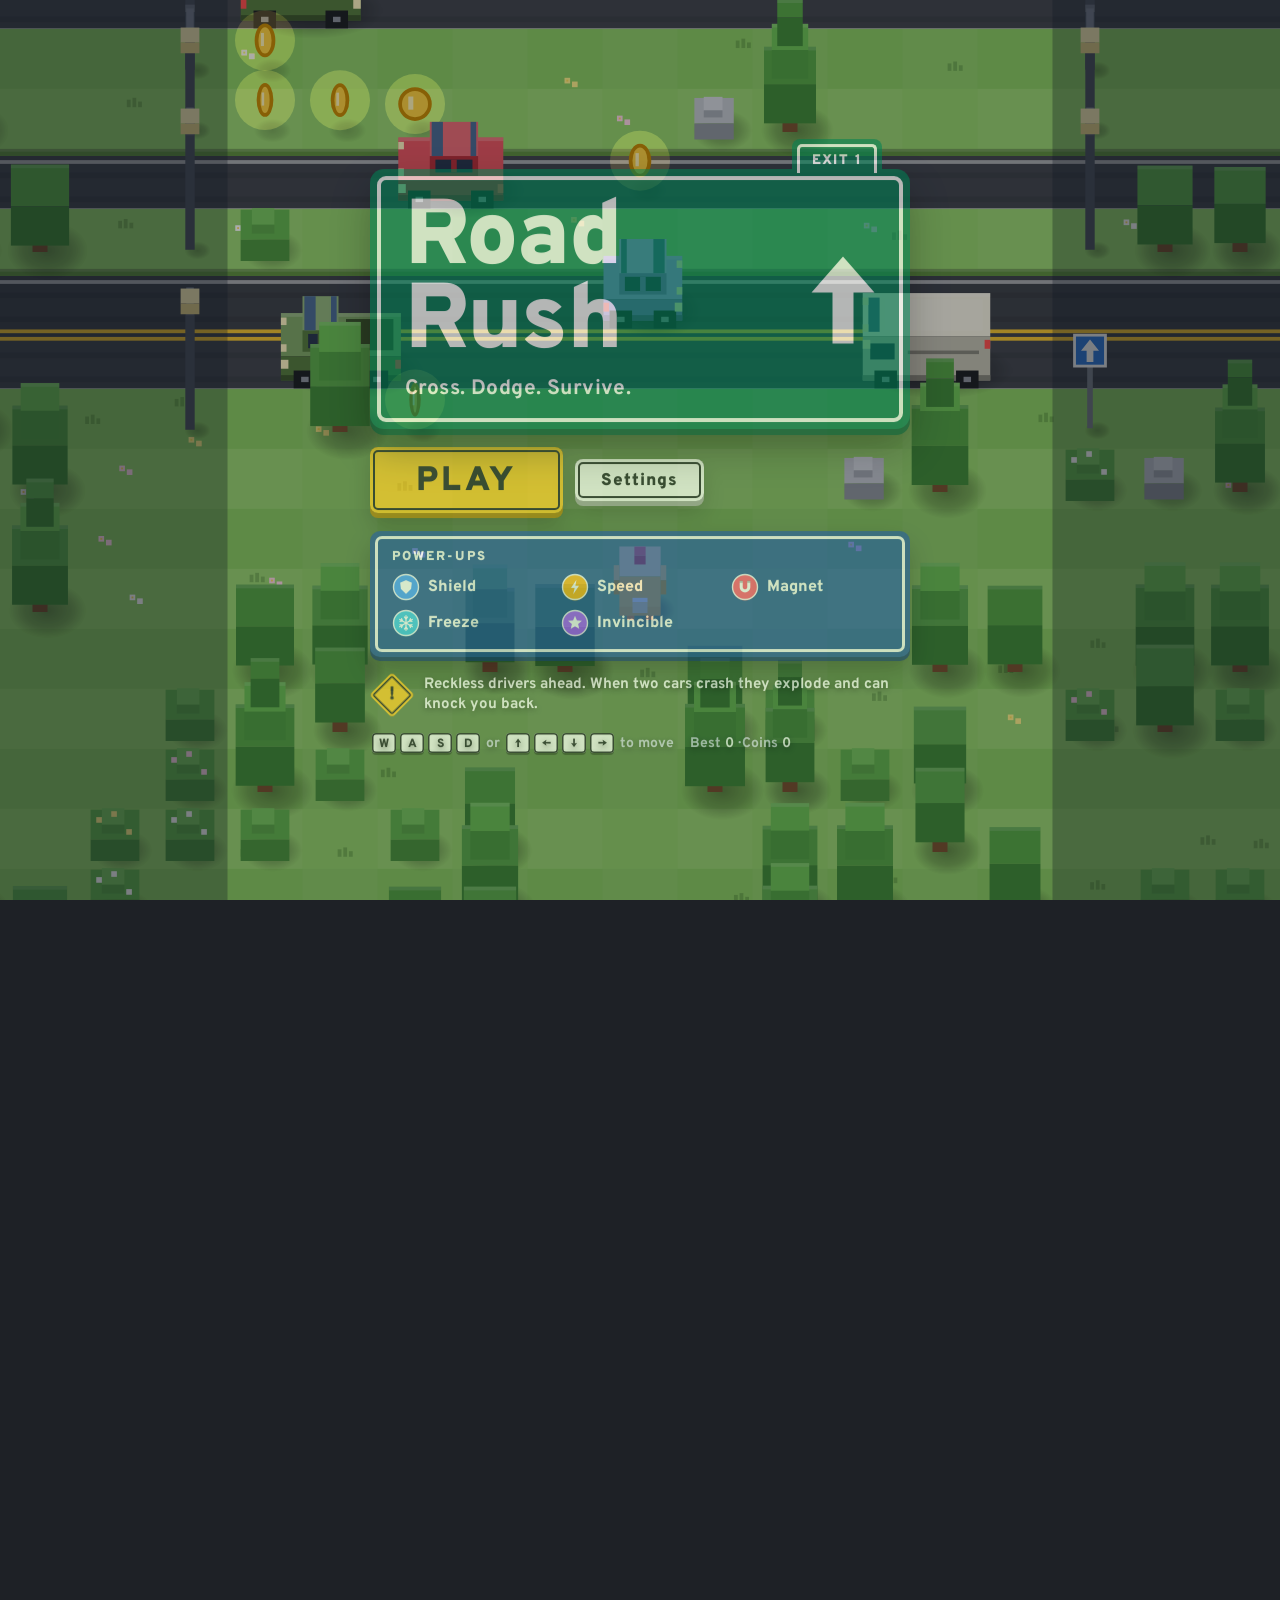
==== index.html @ 38c3169e "Set up GitHub Pages: skip Jekyll and redirect the site root to the game Add .nojekyll so Pages serve" ====
<!doctype html>
<html lang="en">
<head>
<meta charset="utf-8">
<meta name="viewport" content="width=device-width, initial-scale=1">
<title>Road Rush</title>
<meta http-equiv="refresh" content="0; url=road-rush/">
<link rel="canonical" href="road-rush/">
<style>
  body { margin: 0; min-height: 100vh; display: grid; place-items: center; background: #1e2126; color: #f7f7f2; font: 700 18px/1.5 Arial, system-ui, sans-serif; }
  a { color: #fcc21b; }
</style>
</head>
<body>
<p>Loading <a href="road-rush/">Road Rush</a>&hellip; (or try the <a href="boom-run/">Boom Run</a> prototype)</p>
</body>
</html>
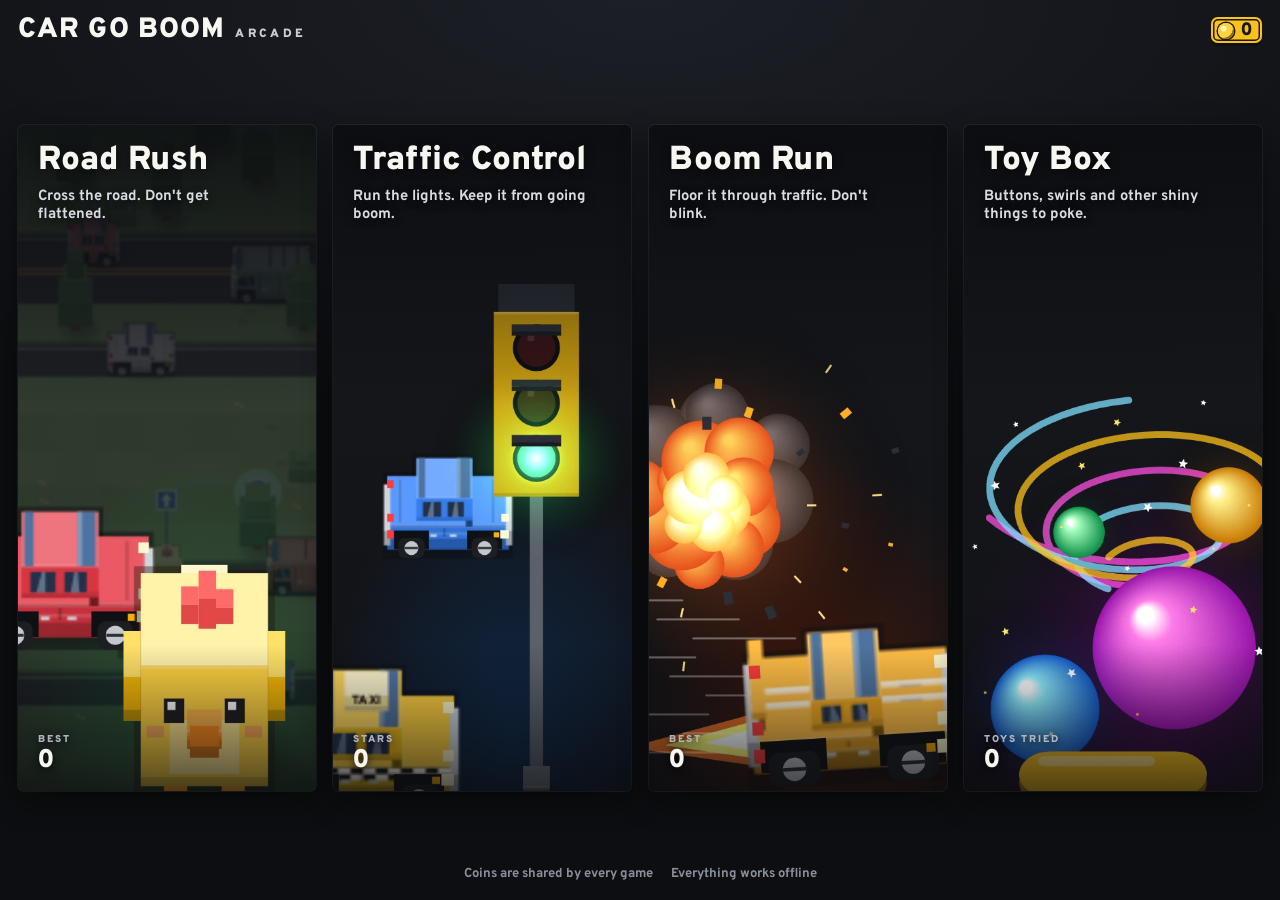
==== commit 5215c783: "Arcade picker: four game panels, shared coin wallet, offline fonts The front page is now the Car Go " ====
--- a/index.html
+++ b/index.html
@@ -2,16 +2,65 @@
 <html lang="en">
 <head>
 <meta charset="utf-8">
-<meta name="viewport" content="width=device-width, initial-scale=1">
-<title>Road Rush</title>
-<meta http-equiv="refresh" content="0; url=road-rush/">
-<link rel="canonical" href="road-rush/">
-<style>
-  body { margin: 0; min-height: 100vh; display: grid; place-items: center; background: #1e2126; color: #f7f7f2; font: 700 18px/1.5 Arial, system-ui, sans-serif; }
-  a { color: #fcc21b; }
-</style>
+<meta name="viewport" content="width=device-width, initial-scale=1, viewport-fit=cover">
+<meta name="theme-color" content="#0d0e11">
+<title>Car Go Boom Arcade</title>
+<link rel="stylesheet" href="shared/fonts.css">
+<link rel="stylesheet" href="shared/arcade.css">
+<link rel="stylesheet" href="shared/picker.css">
 </head>
-<body>
-<p>Loading <a href="road-rush/">Road Rush</a>&hellip; (or try the <a href="boom-run/">Boom Run</a> prototype)</p>
+<body class="picker">
+<header class="bar">
+  <div class="brand"><b>CAR GO BOOM</b><span>ARCADE</span></div>
+  <div class="plate coinplate" title="Your coins work in every game"><span class="coin-ico"></span><b id="wallet">0</b></div>
+</header>
+
+<main class="lineup" aria-label="Pick a game">
+  <a class="panel" href="road-rush/index.html" data-game="rr" style="--glow: #3ee08a; --tint: #0f3a26;">
+    <div class="panel-tilt">
+      <div class="panel-bg" style="background-image: url(shared/art/rr-bg.webp);"></div>
+      <img class="panel-hero" src="shared/art/rr-hero.webp" alt="" draggable="false">
+      <div class="panel-shade"></div>
+      <div class="panel-glare"></div>
+      <div class="panel-text"><h2>Road Rush</h2><p>Cross the road. Don't get flattened.</p></div>
+      <div class="panel-stat"><span>BEST</span><b id="stat-rr">0</b></div>
+    </div>
+  </a>
+  <a class="panel" href="traffic-control/index.html" data-game="tc" style="--glow: #47a6ff; --tint: #0f2746;">
+    <div class="panel-tilt">
+      <div class="panel-bg" data-bg="shared/art/tc-bg.webp"></div>
+      <img class="panel-hero" src="shared/art/tc-hero.webp" alt="" draggable="false">
+      <div class="panel-shade"></div>
+      <div class="panel-glare"></div>
+      <div class="panel-text"><h2>Traffic Control</h2><p>Run the lights. Keep it from going boom.</p></div>
+      <div class="panel-stat"><span>STARS</span><b id="stat-tc">0</b></div>
+    </div>
+  </a>
+  <a class="panel" href="boom-run/index.html" data-game="br" style="--glow: #ff7a2e; --tint: #47190a;">
+    <div class="panel-tilt">
+      <div class="panel-bg" data-bg="shared/art/br-bg.webp"></div>
+      <img class="panel-hero" src="shared/art/br-hero.webp" alt="" draggable="false">
+      <div class="panel-shade"></div>
+      <div class="panel-glare"></div>
+      <div class="panel-text"><h2>Boom Run</h2><p>Floor it through traffic. Don't blink.</p></div>
+      <div class="panel-stat"><span>BEST</span><b id="stat-br">0</b></div>
+    </div>
+  </a>
+  <a class="panel" href="toy-box/index.html" data-game="tb" style="--glow: #e05cff; --tint: #34103f;">
+    <div class="panel-tilt">
+      <div class="panel-bg" data-bg="shared/art/tb-bg.webp"></div>
+      <img class="panel-hero" src="shared/art/tb-hero.webp" alt="" draggable="false">
+      <div class="panel-shade"></div>
+      <div class="panel-glare"></div>
+      <div class="panel-text"><h2>Toy Box</h2><p>Buttons, swirls and other shiny things to poke.</p></div>
+      <div class="panel-stat"><span>TOYS TRIED</span><b id="stat-tb">0</b></div>
+    </div>
+  </a>
+</main>
+
+<footer class="foot"><span>Coins are shared by every game</span><span>Everything works offline</span></footer>
+
+<script src="shared/wallet.js"></script>
+<script src="shared/picker.js"></script>
 </body>
 </html>
--- a/shared/fonts.css
+++ b/shared/fonts.css
@@ -0,0 +1,6 @@
+/* Overpass and Overpass Mono (SIL Open Font License 1.1), embedded so every page
+   looks right offline and when opened straight from disk (file://). */
+@font-face { font-family: 'Overpass'; font-style: normal; font-weight: 100 900; font-display: swap;
+  src: url([data-uri]) format('woff2'); }
+@font-face { font-family: 'Overpass Mono'; font-style: normal; font-weight: 300 700; font-display: swap;
+  src: url([data-uri]) format('woff2'); }
--- a/shared/arcade.css
+++ b/shared/arcade.css
@@ -0,0 +1,343 @@
+/* Shared look for the arcade: the picker and every game except Road Rush
+   (which keeps its own copy of these rules in road-rush/css/style.css).
+   Road signs everywhere: green guide signs, white plates, yellow buttons. */
+:root {
+  --asphalt: #1e2126;
+  --asphalt-2: #2b2f36;
+  --asphalt-3: #363b44;
+  --sign-green: #00704a;
+  --sign-green-deep: #004a31;
+  --sign-blue: #1d4f91;
+  --sign-blue-deep: #12335f;
+  --sign-yellow: #fcc21b;
+  --sign-yellow-deep: #a87800;
+  --sign-red: #c8102e;
+  --sign-red-deep: #7a0a1c;
+  --sign-orange: #f26722;
+  --sign-orange-deep: #a8400c;
+  --sign-white: #f7f7f2;
+  --sign-brown: #6b3f21;
+  --sign-purple: #5b3a9e;
+  --sign-purple-deep: #3b2468;
+  --ink: #16181c;
+  --ink-soft: #4b515c;
+  --paper: #fbfbf8;
+  --muted: #c9ced6;
+  --font-sign: 'Overpass', 'Arial Narrow', Arial, system-ui, sans-serif;
+  --font-mono: 'Overpass Mono', ui-monospace, Menlo, Consolas, monospace;
+  color-scheme: dark;
+}
+
+* { box-sizing: border-box; }
+
+html, body {
+  margin: 0;
+  background: var(--asphalt);
+  color: var(--sign-white);
+  font-family: var(--font-sign);
+  -webkit-tap-highlight-color: transparent;
+}
+
+.hidden { display: none !important; }
+
+button { font-family: var(--font-sign); }
+button:focus-visible, a:focus-visible { outline: 3px solid var(--sign-white); outline-offset: 3px; }
+
+/* ---- Sign-plate buttons -------------------------------------------------------- */
+.btn-yellow, .btn-plate, .btn-red, .btn-dark {
+  display: inline-block;
+  border: 0;
+  border-radius: 8px;
+  cursor: pointer;
+  font-family: var(--font-sign);
+  font-weight: 900;
+  line-height: 1;
+  letter-spacing: 0.06em;
+  padding: 14px 26px 11px;
+  text-align: center;
+  text-decoration: none;
+  transition: transform 0.1s ease, box-shadow 0.1s ease;
+}
+.btn-yellow {
+  font-size: 22px;
+  color: var(--ink);
+  background: var(--sign-yellow);
+  box-shadow: inset 0 0 0 3px var(--sign-yellow), inset 0 0 0 5px var(--ink), 0 5px 0 var(--sign-yellow-deep), 0 12px 22px rgba(0, 0, 0, 0.3);
+}
+.btn-plate {
+  font-size: 17px;
+  color: var(--ink);
+  background: var(--sign-white);
+  box-shadow: inset 0 0 0 3px var(--sign-white), inset 0 0 0 5px var(--ink), 0 5px 0 #9a9c95, 0 12px 22px rgba(0, 0, 0, 0.25);
+}
+.btn-red {
+  font-size: 17px;
+  color: var(--sign-white);
+  background: var(--sign-red);
+  box-shadow: inset 0 0 0 3px var(--sign-red), inset 0 0 0 5px var(--sign-white), 0 5px 0 var(--sign-red-deep), 0 12px 22px rgba(0, 0, 0, 0.25);
+}
+.btn-dark {
+  font-size: 15px;
+  color: var(--sign-white);
+  background: var(--asphalt-2);
+  box-shadow: inset 0 0 0 2px var(--asphalt-2), inset 0 0 0 3.5px var(--sign-white), 0 4px 0 rgba(0, 0, 0, 0.4);
+}
+.btn-big { font-size: 34px; padding: 18px 46px 14px; letter-spacing: 0.1em; }
+.btn-yellow.small, .btn-plate.small, .btn-red.small, .btn-dark.small { font-size: 14px; padding: 9px 12px 7px; }
+.btn-yellow:hover, .btn-plate:hover, .btn-red:hover, .btn-dark:hover { transform: translateY(-2px); }
+.btn-yellow:active, .btn-plate:active, .btn-red:active, .btn-dark:active { transform: translateY(4px); }
+.btn-yellow:active { box-shadow: inset 0 0 0 3px var(--sign-yellow), inset 0 0 0 5px var(--ink), 0 1px 0 var(--sign-yellow-deep); }
+.btn-plate:active { box-shadow: inset 0 0 0 3px var(--sign-white), inset 0 0 0 5px var(--ink), 0 1px 0 #9a9c95; }
+.btn-red:active { box-shadow: inset 0 0 0 3px var(--sign-red), inset 0 0 0 5px var(--sign-white), 0 1px 0 var(--sign-red-deep); }
+.btn-dark:active { box-shadow: inset 0 0 0 2px var(--asphalt-2), inset 0 0 0 3.5px var(--sign-white), 0 1px 0 rgba(0, 0, 0, 0.4); }
+.btn-yellow:disabled, .btn-plate:disabled, .btn-red:disabled, .btn-dark:disabled { opacity: 0.5; cursor: default; transform: none; }
+
+.actions { display: flex; flex-wrap: wrap; gap: 12px; align-items: center; }
+
+/* Back to the picker */
+.arcade-back {
+  position: absolute;
+  top: max(14px, env(safe-area-inset-top));
+  left: max(16px, env(safe-area-inset-left));
+  z-index: 2;
+  padding: 8px 12px 6px;
+  border-radius: 7px;
+  background: var(--asphalt-2);
+  color: var(--sign-white);
+  font-size: 14px;
+  font-weight: 900;
+  letter-spacing: 0.06em;
+  text-decoration: none;
+  box-shadow: inset 0 0 0 2px var(--asphalt-2), inset 0 0 0 3.5px var(--sign-white), 0 3px 0 rgba(0, 0, 0, 0.35);
+  transition: transform 0.1s ease;
+}
+.arcade-back:hover { transform: translateY(-1px); }
+.arcade-back:active { transform: translateY(2px); }
+
+/* ---- Plates (HUD) ---------------------------------------------------------------- */
+.plate {
+  display: inline-flex;
+  flex-direction: column;
+  align-items: center;
+  min-width: 78px;
+  padding: 8px 12px 5px;
+  border-radius: 7px;
+  line-height: 1;
+}
+.plate-lbl { font-size: 11px; font-weight: 900; letter-spacing: 0.16em; }
+.plate b { font-size: 30px; font-weight: 900; font-variant-numeric: tabular-nums; margin-top: 2px; }
+.plate.guide {
+  background: var(--sign-green);
+  color: var(--sign-white);
+  box-shadow: inset 0 0 0 3px var(--sign-green), inset 0 0 0 5px var(--sign-white), 0 4px 0 rgba(0, 0, 0, 0.3), 0 10px 18px rgba(0, 0, 0, 0.25);
+}
+.plate.limit {
+  background: var(--sign-white);
+  color: var(--ink);
+  box-shadow: inset 0 0 0 3px var(--sign-white), inset 0 0 0 5px var(--ink), 0 4px 0 rgba(0, 0, 0, 0.3), 0 10px 18px rgba(0, 0, 0, 0.25);
+}
+.plate.coinplate {
+  flex-direction: row;
+  gap: 7px;
+  min-width: 0;
+  padding: 5px 10px 3px 7px;
+  background: var(--sign-yellow);
+  color: var(--ink);
+  box-shadow: inset 0 0 0 2px var(--sign-yellow), inset 0 0 0 3.5px var(--ink), 0 3px 0 rgba(0, 0, 0, 0.3);
+}
+.plate.coinplate b { font-size: 18px; margin: 0; }
+.coin-ico {
+  display: inline-block;
+  flex: none;
+  width: 16px;
+  height: 16px;
+  border-radius: 50%;
+  vertical-align: -2px;
+  background: radial-gradient(circle at 35% 35%, #fff4b8 0 18%, #ffd23f 22% 60%, #9c6a00 64%);
+  box-shadow: 0 0 0 1.5px var(--ink);
+}
+
+.icon-btn {
+  width: 40px;
+  height: 40px;
+  display: grid;
+  place-items: center;
+  border: 0;
+  border-radius: 7px;
+  background: var(--asphalt-2);
+  color: var(--sign-white);
+  box-shadow: inset 0 0 0 2px var(--asphalt-2), inset 0 0 0 3.5px var(--sign-white), 0 3px 0 rgba(0, 0, 0, 0.35);
+  cursor: pointer;
+  transition: transform 0.1s ease;
+}
+.icon-btn svg { width: 20px; height: 20px; }
+.icon-btn:hover { transform: translateY(-1px); }
+.icon-btn:active { transform: translateY(2px); }
+.icon-btn.off { color: #ff8a8a; }
+
+/* ---- Guide signs ------------------------------------------------------------------ */
+.guide-sign {
+  position: relative;
+  padding: 7px;
+  border-radius: 14px;
+  background: var(--sign-green);
+  box-shadow: 0 6px 0 var(--sign-green-deep), 0 18px 40px rgba(0, 0, 0, 0.45);
+}
+.guide-sign.blue { background: var(--sign-blue); box-shadow: 0 6px 0 var(--sign-blue-deep), 0 18px 40px rgba(0, 0, 0, 0.45); }
+.guide-sign.orange { background: var(--sign-orange); box-shadow: 0 6px 0 var(--sign-orange-deep), 0 18px 40px rgba(0, 0, 0, 0.45); }
+.guide-sign.purple { background: var(--sign-purple); box-shadow: 0 6px 0 var(--sign-purple-deep), 0 18px 40px rgba(0, 0, 0, 0.45); }
+.guide-inner {
+  padding: 18px 20px 16px 24px;
+  border: 4px solid var(--sign-white);
+  border-radius: 9px;
+}
+.exit-tab {
+  position: absolute;
+  top: -30px;
+  right: 28px;
+  padding: 5px 5px 0;
+  border-radius: 8px 8px 0 0;
+  background: inherit;
+}
+.exit-tab span {
+  display: block;
+  padding: 5px 12px 4px;
+  border: 3px solid var(--sign-white);
+  border-bottom: 0;
+  border-radius: 5px 5px 0 0;
+  font-size: 14px;
+  font-weight: 900;
+  letter-spacing: 0.1em;
+}
+
+/* ---- Overlay screens ---------------------------------------------------------- */
+.screen {
+  position: absolute;
+  inset: 0;
+  display: flex;
+  align-items: center;
+  justify-content: center;
+  padding: max(20px, env(safe-area-inset-top)) 16px max(20px, env(safe-area-inset-bottom));
+  background: rgba(14, 16, 20, 0.5);
+  overflow-y: auto;
+  animation: fade-in 0.25s ease;
+}
+.screen > * { margin: auto 0; }
+.screen.modal { background: rgba(10, 12, 16, 0.75); z-index: 5; }
+
+/* Paper card: shop, results, trophies */
+.card {
+  width: min(520px, 100%);
+  border-radius: 10px;
+  background: var(--paper);
+  color: var(--ink);
+  box-shadow: 0 18px 40px rgba(0, 0, 0, 0.45);
+  overflow: hidden;
+  animation: slide-up 0.3s ease-out;
+}
+.card-head {
+  display: flex;
+  justify-content: space-between;
+  align-items: center;
+  gap: 12px;
+  padding: 12px 18px 10px;
+  background: var(--ink);
+  color: var(--sign-white);
+  font-size: 13px;
+  font-weight: 900;
+  letter-spacing: 0.14em;
+}
+.card-body { padding: 16px 18px 18px; display: flex; flex-direction: column; gap: 14px; }
+.card h2 { margin: 0; font-size: 32px; font-weight: 900; line-height: 1; text-wrap: balance; }
+.card .hint { color: var(--ink-soft); }
+
+.hint { margin: 0; font-size: 13px; font-weight: 600; color: var(--muted); }
+
+/* Barricade card: pause */
+.barricade-card {
+  width: min(360px, 100%);
+  overflow: hidden;
+  border-radius: 10px;
+  background: var(--asphalt-2);
+  box-shadow: 0 18px 40px rgba(0, 0, 0, 0.45);
+  animation: slide-up 0.3s ease-out;
+}
+.barricade { height: 26px; background: repeating-linear-gradient(-45deg, var(--sign-orange) 0 18px, var(--sign-white) 18px 36px); }
+.barricade-body { display: flex; flex-direction: column; gap: 16px; padding: 18px 20px 20px; }
+.barricade-body h2 { margin: 0; font-size: 34px; font-weight: 900; letter-spacing: 0.08em; }
+
+/* Toggle rows (settings) */
+.toggle-row { display: flex; align-items: center; justify-content: space-between; gap: 12px; font-weight: 800; }
+.toggle {
+  position: relative;
+  flex: none;
+  width: 52px;
+  height: 30px;
+  border: 0;
+  border-radius: 15px;
+  background: #c3c7ce;
+  cursor: pointer;
+  transition: background 0.15s ease;
+}
+.toggle::after {
+  content: '';
+  position: absolute;
+  top: 3px;
+  left: 3px;
+  width: 24px;
+  height: 24px;
+  border-radius: 50%;
+  background: #fff;
+  box-shadow: 0 1px 3px rgba(0, 0, 0, 0.35);
+  transition: transform 0.15s ease;
+}
+.toggle[aria-checked="true"] { background: var(--sign-green); }
+.toggle[aria-checked="true"]::after { transform: translateX(22px); }
+
+/* Toasts */
+.toasts {
+  position: absolute;
+  left: 50%;
+  top: max(84px, calc(env(safe-area-inset-top) + 70px));
+  transform: translateX(-50%);
+  display: flex;
+  flex-direction: column;
+  align-items: center;
+  gap: 8px;
+  pointer-events: none;
+  z-index: 4;
+}
+.toast {
+  padding: 8px 14px 6px;
+  border-radius: 7px;
+  background: var(--sign-yellow);
+  color: var(--ink);
+  font-weight: 900;
+  font-size: 15px;
+  letter-spacing: 0.04em;
+  box-shadow: inset 0 0 0 2px var(--sign-yellow), inset 0 0 0 3.5px var(--ink), 0 4px 0 rgba(0, 0, 0, 0.3);
+  animation: toast-in 0.25s cubic-bezier(0.2, 1.3, 0.4, 1);
+}
+.toast.out { opacity: 0; transform: translateY(-8px); transition: opacity 0.3s ease, transform 0.3s ease; }
+
+kbd {
+  display: inline-block;
+  min-width: 22px;
+  margin: 0 2px;
+  padding: 3px 5px 1px;
+  border-radius: 4px;
+  background: var(--sign-white);
+  color: var(--ink);
+  font: 800 12px var(--font-sign);
+  text-align: center;
+  box-shadow: inset 0 0 0 1.5px var(--ink), 0 2px 0 rgba(0, 0, 0, 0.4);
+}
+
+@keyframes fade-in { from { opacity: 0; } to { opacity: 1; } }
+@keyframes slide-up { from { opacity: 0; transform: translateY(18px); } to { opacity: 1; transform: none; } }
+@keyframes drop-in { from { opacity: 0; transform: translateY(-24px) scale(0.97); } to { opacity: 1; transform: none; } }
+@keyframes toast-in { from { opacity: 0; transform: translateY(10px) scale(0.9); } to { opacity: 1; transform: none; } }
+
+@media (prefers-reduced-motion: reduce) {
+  *, *::before, *::after { animation-duration: 0.01ms !important; transition-duration: 0.01ms !important; }
+}
--- a/shared/picker.css
+++ b/shared/picker.css
@@ -0,0 +1,225 @@
+/* The arcade picker: four tall game panels lined up side by side. Hovering one
+   pops it out, lights its sides and turns it toward the cursor. */
+.picker {
+  min-height: 100vh;
+  min-height: 100dvh;
+  background:
+    radial-gradient(120% 70% at 50% 0%, #1c1f26 0%, rgba(13, 14, 17, 0) 70%),
+    #0d0e11;
+  display: flex;
+  flex-direction: column;
+  overflow-x: hidden;
+}
+html:has(.picker) { background: #0d0e11; }
+
+.bar {
+  display: flex;
+  align-items: center;
+  justify-content: space-between;
+  gap: 12px;
+  width: min(1480px, 100%);
+  margin: 0 auto;
+  padding: max(16px, env(safe-area-inset-top)) max(18px, env(safe-area-inset-right)) 10px max(18px, env(safe-area-inset-left));
+}
+.brand { display: flex; align-items: baseline; gap: 10px; line-height: 1; }
+.brand b { font-size: clamp(20px, 3vw, 28px); font-weight: 900; letter-spacing: 0.04em; }
+.brand span { font-size: 12px; font-weight: 900; letter-spacing: 0.28em; color: var(--muted); }
+
+/* ---- The lineup --------------------------------------------------------------- */
+.lineup {
+  flex: 1;
+  display: grid;
+  grid-template-columns: repeat(4, minmax(0, 1fr));
+  gap: clamp(10px, 1.4vw, 18px);
+  align-content: center;
+  width: min(1480px, 100%);
+  margin: 0 auto;
+  padding: 18px max(18px, env(safe-area-inset-right)) 18px max(18px, env(safe-area-inset-left));
+}
+
+.panel {
+  --rx: 0deg;
+  --ry: 0deg;
+  --mx: 50%;
+  --my: 30%;
+  --px: 0;
+  --py: 0;
+  position: relative;
+  display: block;
+  height: clamp(380px, 74vh, 680px);
+  color: var(--sign-white);
+  text-decoration: none;
+  border-radius: 6px;
+  outline: none;
+  transform: perspective(1100px) translateY(0) scale(1);
+  transition: transform 0.35s cubic-bezier(0.2, 0.9, 0.3, 1.2);
+  -webkit-user-drag: none;
+}
+.panel-tilt {
+  position: absolute;
+  inset: 0;
+  overflow: hidden;
+  border-radius: 6px;
+  background:
+    radial-gradient(90% 60% at 60% 92%, var(--tint) 0%, rgba(0, 0, 0, 0) 70%),
+    linear-gradient(180deg, #17191e 0%, #111216 100%);
+  box-shadow: 0 0 0 1px rgba(255, 255, 255, 0.06), 0 10px 30px rgba(0, 0, 0, 0.45);
+  transform: perspective(1100px) rotateX(var(--rx)) rotateY(var(--ry));
+  transition: transform 0.18s ease-out, box-shadow 0.3s ease;
+  isolation: isolate;
+}
+
+/* the game scene, faded far back */
+.panel-bg {
+  position: absolute;
+  inset: -6%;
+  background-size: cover;
+  background-position: 50% 60%;
+  opacity: 0.2;
+  filter: saturate(0.8) blur(1px);
+  transform: translate(calc(var(--px) * 10px), calc(var(--py) * 10px)) scale(1.02);
+  transition: opacity 0.3s ease, transform 0.18s ease-out, filter 0.3s ease;
+}
+/* the big character, in front, moving more for depth */
+.panel-hero {
+  position: absolute;
+  left: -4%;
+  bottom: -2%;
+  width: 108%;
+  height: 102%;
+  object-fit: cover;
+  object-position: 50% 100%;
+  transform-origin: 50% 100%;
+  transform: translate(calc(var(--px) * -18px), calc(var(--py) * -10px));
+  transition: transform 0.18s ease-out;
+  pointer-events: none;
+  user-select: none;
+}
+/* dark at the top so the title always reads */
+.panel-shade {
+  position: absolute;
+  inset: 0;
+  background:
+    linear-gradient(180deg, rgba(10, 11, 14, 0.82) 0%, rgba(10, 11, 14, 0.35) 26%, rgba(10, 11, 14, 0) 42%),
+    linear-gradient(0deg, rgba(10, 11, 14, 0.7) 0%, rgba(10, 11, 14, 0) 22%);
+  pointer-events: none;
+}
+/* a soft shine that follows the cursor */
+.panel-glare {
+  position: absolute;
+  inset: 0;
+  background: radial-gradient(60% 45% at var(--mx) var(--my), rgba(255, 255, 255, 0.13), rgba(255, 255, 255, 0) 70%);
+  opacity: 0;
+  transition: opacity 0.3s ease;
+  pointer-events: none;
+}
+/* the glow along both sides */
+.panel-tilt::after {
+  content: '';
+  position: absolute;
+  inset: 0;
+  border-radius: inherit;
+  background:
+    linear-gradient(90deg, var(--glow) 0%, rgba(0, 0, 0, 0) 14%, rgba(0, 0, 0, 0) 86%, var(--glow) 100%);
+  box-shadow: inset 0 0 0 1.5px var(--glow);
+  opacity: 0;
+  transition: opacity 0.3s ease;
+  pointer-events: none;
+}
+
+.panel-text {
+  position: absolute;
+  top: 0;
+  left: 0;
+  right: 0;
+  padding: clamp(14px, 1.6vw, 22px) clamp(14px, 1.6vw, 22px) 0;
+  transform: translate(calc(var(--px) * 6px), calc(var(--py) * 4px));
+  transition: transform 0.18s ease-out;
+}
+.panel-text h2 {
+  margin: 0;
+  font-size: clamp(24px, 2.6vw, 38px);
+  font-weight: 900;
+  line-height: 0.98;
+  letter-spacing: 0.005em;
+  text-wrap: balance;
+  text-shadow: 0 2px 10px rgba(0, 0, 0, 0.5);
+}
+.panel-text p {
+  margin: 10px 0 0;
+  max-width: 24ch;
+  font-size: clamp(14px, 1.15vw, 17px);
+  font-weight: 700;
+  line-height: 1.25;
+  color: #d7dbe2;
+  text-shadow: 0 2px 8px rgba(0, 0, 0, 0.6);
+}
+.panel-stat {
+  position: absolute;
+  left: clamp(14px, 1.6vw, 22px);
+  bottom: clamp(12px, 1.4vw, 18px);
+  display: flex;
+  flex-direction: column;
+  line-height: 1;
+}
+.panel-stat span { font-size: 10px; font-weight: 900; letter-spacing: 0.18em; color: #aeb4be; }
+.panel-stat { text-shadow: 0 2px 8px rgba(0, 0, 0, 0.8); }
+.panel-stat b { margin-top: 3px; font-size: clamp(22px, 2vw, 30px); font-weight: 900; font-variant-numeric: tabular-nums; }
+
+/* ---- Hover / focus: pop out, glow, turn toward the cursor ------------------------ */
+.panel:hover, .panel:focus-visible { z-index: 2; transform: perspective(1100px) translateY(-8px) scale(1.045); }
+.panel:hover .panel-tilt, .panel:focus-visible .panel-tilt {
+  box-shadow:
+    0 0 0 1px rgba(255, 255, 255, 0.1),
+    -18px 0 46px -16px var(--glow),
+    18px 0 46px -16px var(--glow),
+    0 26px 50px rgba(0, 0, 0, 0.6);
+}
+.panel:hover .panel-tilt::after, .panel:focus-visible .panel-tilt::after { opacity: 0.42; }
+.panel:hover .panel-glare { opacity: 1; }
+.panel:hover .panel-bg, .panel:focus-visible .panel-bg { opacity: 0.32; filter: saturate(1) blur(0); }
+/* the others step back (a dark veil: cheaper than a filter on slow computers) */
+.panel-tilt::before {
+  content: '';
+  position: absolute;
+  inset: 0;
+  z-index: 3;
+  background: rgba(8, 9, 11, 0.42);
+  opacity: 0;
+  transition: opacity 0.3s ease;
+  pointer-events: none;
+}
+.lineup:has(.panel:hover) .panel:not(:hover) { transform: perspective(1100px) scale(0.975); }
+.lineup:has(.panel:hover) .panel:not(:hover) .panel-tilt::before { opacity: 1; }
+.panel:active { transform: perspective(1100px) translateY(-2px) scale(1.02); }
+
+.foot {
+  display: flex;
+  flex-wrap: wrap;
+  justify-content: center;
+  gap: 4px 18px;
+  width: min(1480px, 100%);
+  margin: 0 auto;
+  padding: 4px 18px max(18px, env(safe-area-inset-bottom));
+  font-size: 13px;
+  font-weight: 700;
+  color: #8a909b;
+  text-align: center;
+}
+
+/* ---- Smaller screens: two by two ------------------------------------------------- */
+@media (max-width: 900px) {
+  .lineup { grid-template-columns: repeat(2, minmax(0, 1fr)); }
+  .panel { height: clamp(260px, 42vh, 460px); }
+  .panel-text h2 { font-size: clamp(20px, 4.6vw, 32px); }
+  .panel-text p { font-size: clamp(12px, 2.6vw, 15px); margin-top: 6px; }
+}
+@media (max-width: 900px) and (max-height: 560px) { /* phone held sideways: back to one row */
+  .lineup { grid-template-columns: repeat(4, minmax(0, 1fr)); }
+  .panel { height: 72vh; }
+  .panel-text p { display: none; }
+}
+
+@media (prefers-reduced-motion: reduce) {
+  .panel, .panel-tilt, .panel-hero, .panel-bg, .panel-text { transform: none !important; }
+}
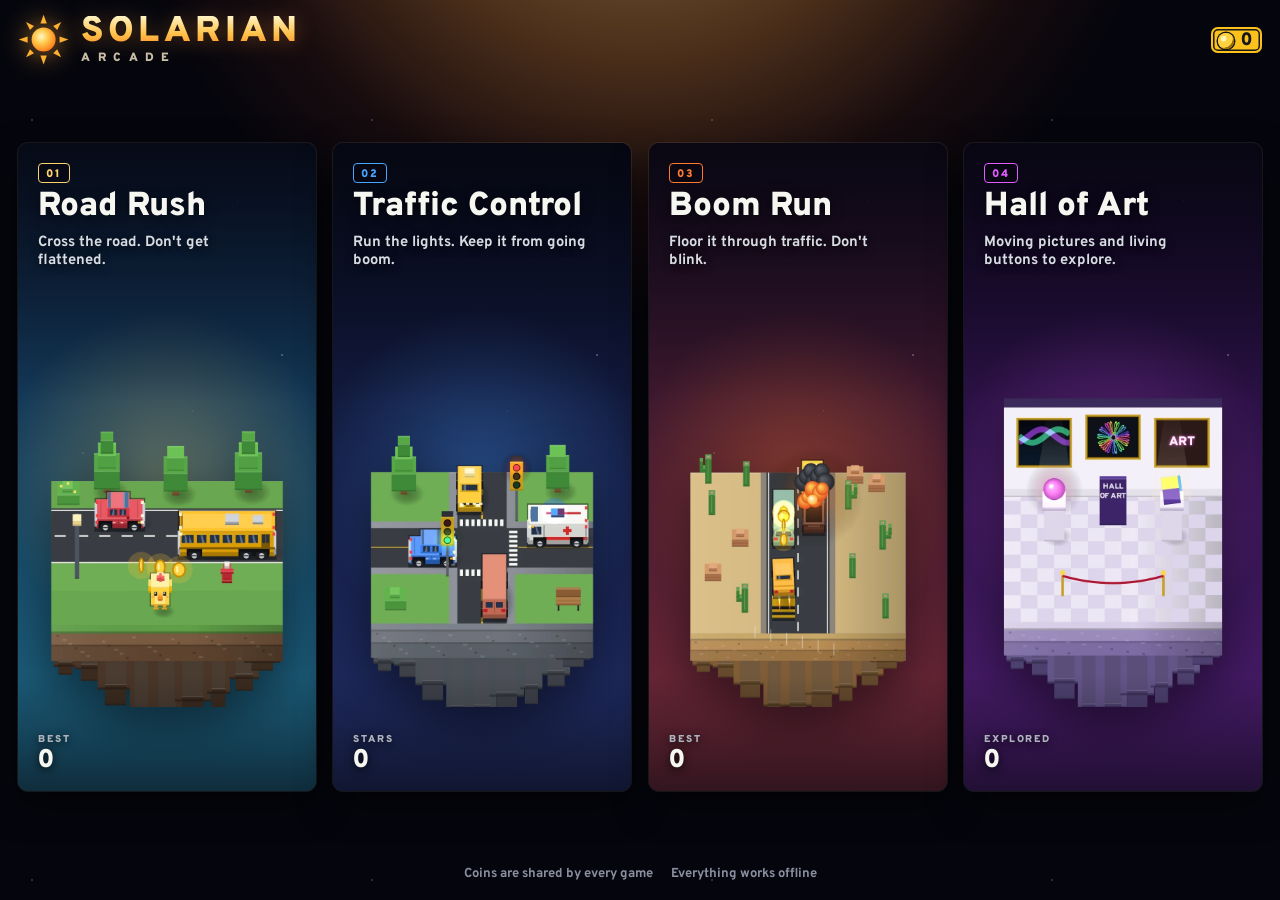
==== commit f95a7f2a: "Solarian Arcade: renamed menu with floating-island art; Toy Box is now the Hall of Art - The arcade " ====
--- a/index.html
+++ b/index.html
@@ -3,57 +3,83 @@
 <head>
 <meta charset="utf-8">
 <meta name="viewport" content="width=device-width, initial-scale=1, viewport-fit=cover">
-<meta name="theme-color" content="#0d0e11">
-<title>Car Go Boom Arcade</title>
+<meta name="theme-color" content="#05060d">
+<title>Solarian Arcade</title>
 <link rel="stylesheet" href="shared/fonts.css">
 <link rel="stylesheet" href="shared/arcade.css">
 <link rel="stylesheet" href="shared/picker.css">
 </head>
 <body class="picker">
+<div class="space" aria-hidden="true">
+  <div class="stars far"></div>
+  <div class="stars near"></div>
+  <div class="sun"></div>
+</div>
+
 <header class="bar">
-  <div class="brand"><b>CAR GO BOOM</b><span>ARCADE</span></div>
+  <div class="brand">
+    <svg class="sun-mark" viewBox="0 0 64 64" aria-hidden="true">
+      <defs>
+        <radialGradient id="core" cx="40%" cy="38%" r="65%"><stop offset="0" stop-color="#fff6c8"/><stop offset="0.45" stop-color="#ffc94a"/><stop offset="1" stop-color="#ff7a1a"/></radialGradient>
+      </defs>
+      <g class="rays" fill="#ffb02e">
+        <path d="M32 1 36 12H28z"/><path d="M32 63 28 52H36z"/><path d="M1 32 12 28V36z"/><path d="M63 32 52 36V28z"/>
+        <path d="M10 10 20 15 15 20z"/><path d="M54 54 44 49 49 44z"/><path d="M54 10 49 20 44 15z"/><path d="M10 54 15 44 20 49z"/>
+      </g>
+      <circle cx="32" cy="32" r="15" fill="url(#core)"/>
+    </svg>
+    <div class="brand-text"><b>SOLARIAN</b><span>ARCADE</span></div>
+  </div>
   <div class="plate coinplate" title="Your coins work in every game"><span class="coin-ico"></span><b id="wallet">0</b></div>
 </header>
 
 <main class="lineup" aria-label="Pick a game">
-  <a class="panel" href="road-rush/index.html" data-game="rr" style="--glow: #3ee08a; --tint: #0f3a26;">
+  <a class="panel" href="road-rush/index.html" style="--glow: #ffd36b; --sky1: #0b1838; --sky2: #1f6a86;">
     <div class="panel-tilt">
-      <div class="panel-bg" style="background-image: url(shared/art/rr-bg.webp);"></div>
-      <img class="panel-hero" src="shared/art/rr-hero.webp" alt="" draggable="false">
+      <div class="panel-sky"></div>
+      <div class="panel-halo"></div>
+      <div class="panel-island"><img src="shared/art/rr-island.webp" alt="" draggable="false"></div>
+      <div class="panel-motes" aria-hidden="true"><i></i><i></i><i></i><i></i><i></i></div>
       <div class="panel-shade"></div>
       <div class="panel-glare"></div>
-      <div class="panel-text"><h2>Road Rush</h2><p>Cross the road. Don't get flattened.</p></div>
+      <div class="panel-text"><span class="panel-no">01</span><h2>Road Rush</h2><p>Cross the road. Don't get flattened.</p></div>
       <div class="panel-stat"><span>BEST</span><b id="stat-rr">0</b></div>
     </div>
   </a>
-  <a class="panel" href="traffic-control/index.html" data-game="tc" style="--glow: #47a6ff; --tint: #0f2746;">
+  <a class="panel" href="traffic-control/index.html" style="--glow: #47a6ff; --sky1: #070b20; --sky2: #23306a;">
     <div class="panel-tilt">
-      <div class="panel-bg" data-bg="shared/art/tc-bg.webp"></div>
-      <img class="panel-hero" src="shared/art/tc-hero.webp" alt="" draggable="false">
+      <div class="panel-sky"></div>
+      <div class="panel-halo"></div>
+      <div class="panel-island"><img src="shared/art/tc-island.webp" alt="" draggable="false"></div>
+      <div class="panel-motes" aria-hidden="true"><i></i><i></i><i></i><i></i><i></i></div>
       <div class="panel-shade"></div>
       <div class="panel-glare"></div>
-      <div class="panel-text"><h2>Traffic Control</h2><p>Run the lights. Keep it from going boom.</p></div>
+      <div class="panel-text"><span class="panel-no">02</span><h2>Traffic Control</h2><p>Run the lights. Keep it from going boom.</p></div>
       <div class="panel-stat"><span>STARS</span><b id="stat-tc">0</b></div>
     </div>
   </a>
-  <a class="panel" href="boom-run/index.html" data-game="br" style="--glow: #ff7a2e; --tint: #47190a;">
+  <a class="panel" href="boom-run/index.html" style="--glow: #ff7a2e; --sky1: #160b26; --sky2: #7a2c3a;">
     <div class="panel-tilt">
-      <div class="panel-bg" data-bg="shared/art/br-bg.webp"></div>
-      <img class="panel-hero" src="shared/art/br-hero.webp" alt="" draggable="false">
+      <div class="panel-sky"></div>
+      <div class="panel-halo"></div>
+      <div class="panel-island"><img src="shared/art/br-island.webp" alt="" draggable="false"></div>
+      <div class="panel-motes" aria-hidden="true"><i></i><i></i><i></i><i></i><i></i></div>
       <div class="panel-shade"></div>
       <div class="panel-glare"></div>
-      <div class="panel-text"><h2>Boom Run</h2><p>Floor it through traffic. Don't blink.</p></div>
+      <div class="panel-text"><span class="panel-no">03</span><h2>Boom Run</h2><p>Floor it through traffic. Don't blink.</p></div>
       <div class="panel-stat"><span>BEST</span><b id="stat-br">0</b></div>
     </div>
   </a>
-  <a class="panel" href="toy-box/index.html" data-game="tb" style="--glow: #e05cff; --tint: #34103f;">
+  <a class="panel" href="hall-of-art/index.html" style="--glow: #e05cff; --sky1: #120826; --sky2: #4f1e72;">
     <div class="panel-tilt">
-      <div class="panel-bg" data-bg="shared/art/tb-bg.webp"></div>
-      <img class="panel-hero" src="shared/art/tb-hero.webp" alt="" draggable="false">
+      <div class="panel-sky"></div>
+      <div class="panel-halo"></div>
+      <div class="panel-island"><img src="shared/art/ha-island.webp" alt="" draggable="false"></div>
+      <div class="panel-motes" aria-hidden="true"><i></i><i></i><i></i><i></i><i></i></div>
       <div class="panel-shade"></div>
       <div class="panel-glare"></div>
-      <div class="panel-text"><h2>Toy Box</h2><p>Buttons, swirls and other shiny things to poke.</p></div>
-      <div class="panel-stat"><span>TOYS TRIED</span><b id="stat-tb">0</b></div>
+      <div class="panel-text"><span class="panel-no">04</span><h2>Hall of Art</h2><p>Moving pictures and living buttons to explore.</p></div>
+      <div class="panel-stat"><span>EXPLORED</span><b id="stat-ha">0</b></div>
     </div>
   </a>
 </main>
--- a/shared/picker.css
+++ b/shared/picker.css
@@ -1,17 +1,62 @@
-/* The arcade picker: four tall game panels lined up side by side. Hovering one
-   pops it out, lights its sides and turns it toward the cursor. */
+/* The Solarian Arcade: four windows onto floating worlds, in deep space under a
+   rising sun. Hovering a window pops it out, lights its sides and turns it
+   toward the cursor; its island lifts and the layers slide apart for depth.
+   Everything that moves is transform/opacity only, so slow computers cope. */
 .picker {
+  position: relative;
   min-height: 100vh;
   min-height: 100dvh;
-  background:
-    radial-gradient(120% 70% at 50% 0%, #1c1f26 0%, rgba(13, 14, 17, 0) 70%),
-    #0d0e11;
+  background: #05060d;
   display: flex;
   flex-direction: column;
   overflow-x: hidden;
 }
-html:has(.picker) { background: #0d0e11; }
-
+html:has(.picker) { background: #05060d; }
+
+/* ---- Space -------------------------------------------------------------------- */
+.space { position: fixed; inset: 0; z-index: 0; overflow: hidden; pointer-events: none; }
+.stars {
+  position: absolute;
+  inset: -20% -10%;
+  background-repeat: repeat;
+}
+.stars.far {
+  background-image:
+    radial-gradient(1px 1px at 20px 30px, rgba(255, 255, 255, 0.8), transparent 60%),
+    radial-gradient(1px 1px at 120px 80px, rgba(255, 255, 255, 0.6), transparent 60%),
+    radial-gradient(1px 1px at 70px 150px, rgba(200, 220, 255, 0.7), transparent 60%),
+    radial-gradient(1px 1px at 170px 190px, rgba(255, 255, 255, 0.5), transparent 60%),
+    radial-gradient(1px 1px at 40px 210px, rgba(255, 230, 200, 0.6), transparent 60%);
+  background-size: 220px 240px;
+  opacity: 0.7;
+  animation: drift 160s linear infinite;
+}
+.stars.near {
+  background-image:
+    radial-gradient(1.6px 1.6px at 50px 60px, rgba(255, 255, 255, 0.9), transparent 60%),
+    radial-gradient(1.4px 1.4px at 260px 140px, rgba(255, 240, 210, 0.8), transparent 60%),
+    radial-gradient(1.8px 1.8px at 160px 300px, rgba(210, 230, 255, 0.9), transparent 60%);
+  background-size: 340px 380px;
+  opacity: 0.6;
+  animation: drift 90s linear infinite;
+}
+@keyframes drift { from { transform: translate3d(0, 0, 0); } to { transform: translate3d(-120px, 60px, 0); } }
+/* the sun rising behind the title */
+.sun {
+  position: absolute;
+  left: 50%;
+  top: -62vmax;
+  width: 90vmax;
+  height: 90vmax;
+  margin-left: -45vmax;
+  border-radius: 50%;
+  background: radial-gradient(circle at 50% 50%, rgba(255, 214, 120, 0.55) 0%, rgba(255, 150, 60, 0.28) 34%, rgba(255, 90, 40, 0.08) 52%, rgba(255, 60, 30, 0) 66%);
+  animation: sun-breathe 9s ease-in-out infinite;
+}
+@keyframes sun-breathe { 0%, 100% { opacity: 0.85; transform: scale(1); } 50% { opacity: 1; transform: scale(1.03); } }
+
+/* ---- Header -------------------------------------------------------------------- */
+.bar, .lineup, .foot { position: relative; z-index: 1; }
 .bar {
   display: flex;
   align-items: center;
@@ -19,11 +64,24 @@
   gap: 12px;
   width: min(1480px, 100%);
   margin: 0 auto;
-  padding: max(16px, env(safe-area-inset-top)) max(18px, env(safe-area-inset-right)) 10px max(18px, env(safe-area-inset-left));
-}
-.brand { display: flex; align-items: baseline; gap: 10px; line-height: 1; }
-.brand b { font-size: clamp(20px, 3vw, 28px); font-weight: 900; letter-spacing: 0.04em; }
-.brand span { font-size: 12px; font-weight: 900; letter-spacing: 0.28em; color: var(--muted); }
+  padding: max(14px, env(safe-area-inset-top)) max(18px, env(safe-area-inset-right)) 6px max(18px, env(safe-area-inset-left));
+}
+.brand { display: flex; align-items: center; gap: 12px; }
+.sun-mark { width: clamp(38px, 4vw, 52px); height: auto; flex: none; filter: drop-shadow(0 0 12px rgba(255, 170, 60, 0.7)); }
+.sun-mark .rays { transform-origin: 32px 32px; animation: spin 40s linear infinite; }
+@keyframes spin { to { transform: rotate(360deg); } }
+.brand-text { display: flex; flex-direction: column; line-height: 0.9; }
+.brand-text b {
+  font-size: clamp(24px, 3.2vw, 36px);
+  font-weight: 900;
+  letter-spacing: 0.12em;
+  background: linear-gradient(180deg, #fff3c4 0%, #ffc24a 55%, #ff8a2a 100%);
+  -webkit-background-clip: text;
+  background-clip: text;
+  color: transparent;
+  filter: drop-shadow(0 2px 10px rgba(255, 150, 50, 0.35));
+}
+.brand-text span { margin-top: 5px; font-size: 12px; font-weight: 900; letter-spacing: 0.62em; color: #c9bfa8; }
 
 /* ---- The lineup --------------------------------------------------------------- */
 .lineup {
@@ -46,10 +104,10 @@
   --py: 0;
   position: relative;
   display: block;
-  height: clamp(380px, 74vh, 680px);
+  height: clamp(400px, 72vh, 680px);
   color: var(--sign-white);
   text-decoration: none;
-  border-radius: 6px;
+  border-radius: 10px;
   outline: none;
   transform: perspective(1100px) translateY(0) scale(1);
   transition: transform 0.35s cubic-bezier(0.2, 0.9, 0.3, 1.2);
@@ -59,52 +117,94 @@
   position: absolute;
   inset: 0;
   overflow: hidden;
-  border-radius: 6px;
-  background:
-    radial-gradient(90% 60% at 60% 92%, var(--tint) 0%, rgba(0, 0, 0, 0) 70%),
-    linear-gradient(180deg, #17191e 0%, #111216 100%);
-  box-shadow: 0 0 0 1px rgba(255, 255, 255, 0.06), 0 10px 30px rgba(0, 0, 0, 0.45);
+  border-radius: 10px;
+  background: #0a0b14;
+  box-shadow: 0 0 0 1px rgba(255, 255, 255, 0.08), 0 14px 34px rgba(0, 0, 0, 0.55);
   transform: perspective(1100px) rotateX(var(--rx)) rotateY(var(--ry));
   transition: transform 0.18s ease-out, box-shadow 0.3s ease;
   isolation: isolate;
 }
 
-/* the game scene, faded far back */
-.panel-bg {
-  position: absolute;
-  inset: -6%;
-  background-size: cover;
-  background-position: 50% 60%;
-  opacity: 0.2;
-  filter: saturate(0.8) blur(1px);
-  transform: translate(calc(var(--px) * 10px), calc(var(--py) * 10px)) scale(1.02);
-  transition: opacity 0.3s ease, transform 0.18s ease-out, filter 0.3s ease;
-}
-/* the big character, in front, moving more for depth */
-.panel-hero {
-  position: absolute;
-  left: -4%;
-  bottom: -2%;
-  width: 108%;
-  height: 102%;
-  object-fit: cover;
-  object-position: 50% 100%;
-  transform-origin: 50% 100%;
-  transform: translate(calc(var(--px) * -18px), calc(var(--py) * -10px));
+/* layers, far to near; each slides a different amount when the panel turns */
+.panel-sky {
+  position: absolute;
+  inset: -4%;
+  background:
+    radial-gradient(1px 1px at 14% 18%, #fff, transparent 70%),
+    radial-gradient(1px 1px at 72% 12%, #fff, transparent 70%),
+    radial-gradient(1.4px 1.4px at 86% 34%, #fff, transparent 70%),
+    radial-gradient(1px 1px at 38% 28%, rgba(255, 255, 255, 0.7), transparent 70%),
+    radial-gradient(1px 1px at 58% 42%, rgba(255, 255, 255, 0.6), transparent 70%),
+    radial-gradient(1.2px 1.2px at 24% 48%, rgba(255, 255, 255, 0.7), transparent 70%),
+    linear-gradient(180deg, var(--sky1) 0%, var(--sky2) 100%);
+  transform: translate(calc(var(--px) * 6px), calc(var(--py) * 6px));
   transition: transform 0.18s ease-out;
-  pointer-events: none;
+}
+.panel-halo {
+  position: absolute;
+  left: -15%;
+  top: 22%;
+  width: 130%;
+  aspect-ratio: 1;
+  border-radius: 50%;
+  background: radial-gradient(circle, var(--glow) 0%, transparent 62%);
+  opacity: 0.32;
+  transform: translate(calc(var(--px) * 10px), calc(var(--py) * 8px)) scale(1);
+  transition: transform 0.25s ease-out, opacity 0.3s ease;
+}
+.panel-island {
+  position: absolute;
+  left: 3%;
+  right: 3%;
+  bottom: 9%;
+  top: 27%;
+  transform: translate(calc(var(--px) * -16px), calc(var(--py) * -10px)) scale(1);
+  transition: transform 0.25s cubic-bezier(0.2, 0.9, 0.3, 1.2);
+  pointer-events: none;
+}
+.panel-island img {
+  width: 100%;
+  height: 100%;
+  object-fit: contain;
+  object-position: 50% 60%;
+  filter: drop-shadow(0 18px 22px rgba(0, 0, 0, 0.45));
   user-select: none;
-}
+  animation: float 7s ease-in-out infinite;
+}
+.panel:nth-child(2) .panel-island img { animation-delay: -1.7s; }
+.panel:nth-child(3) .panel-island img { animation-delay: -3.4s; }
+.panel:nth-child(4) .panel-island img { animation-delay: -5.1s; }
+@keyframes float { 0%, 100% { transform: translateY(0); } 50% { transform: translateY(-9px); } }
+
+/* little lights drifting up around the island */
+.panel-motes { position: absolute; inset: 0; pointer-events: none; transform: translate(calc(var(--px) * -24px), calc(var(--py) * -14px)); transition: transform 0.2s ease-out; }
+.panel-motes i {
+  position: absolute;
+  bottom: 18%;
+  width: 4px;
+  height: 4px;
+  border-radius: 50%;
+  background: var(--glow);
+  box-shadow: 0 0 8px var(--glow);
+  opacity: 0;
+  animation: mote 6s ease-in infinite;
+}
+.panel-motes i:nth-child(1) { left: 18%; animation-delay: 0s; }
+.panel-motes i:nth-child(2) { left: 36%; animation-delay: -1.2s; animation-duration: 7s; }
+.panel-motes i:nth-child(3) { left: 58%; animation-delay: -2.6s; }
+.panel-motes i:nth-child(4) { left: 74%; animation-delay: -3.9s; animation-duration: 8s; }
+.panel-motes i:nth-child(5) { left: 86%; animation-delay: -5s; animation-duration: 6.5s; }
+@keyframes mote { 0% { opacity: 0; transform: translateY(0) scale(0.6); } 15% { opacity: 0.9; } 100% { opacity: 0; transform: translateY(-260px) scale(1.2); } }
+
 /* dark at the top so the title always reads */
 .panel-shade {
   position: absolute;
   inset: 0;
   background:
-    linear-gradient(180deg, rgba(10, 11, 14, 0.82) 0%, rgba(10, 11, 14, 0.35) 26%, rgba(10, 11, 14, 0) 42%),
-    linear-gradient(0deg, rgba(10, 11, 14, 0.7) 0%, rgba(10, 11, 14, 0) 22%);
-  pointer-events: none;
-}
-/* a soft shine that follows the cursor */
+    linear-gradient(180deg, rgba(5, 6, 13, 0.78) 0%, rgba(5, 6, 13, 0.3) 24%, rgba(5, 6, 13, 0) 40%),
+    linear-gradient(0deg, rgba(5, 6, 13, 0.6) 0%, rgba(5, 6, 13, 0) 18%);
+  pointer-events: none;
+}
 .panel-glare {
   position: absolute;
   inset: 0;
@@ -113,15 +213,25 @@
   transition: opacity 0.3s ease;
   pointer-events: none;
 }
-/* the glow along both sides */
+/* the glow along both sides on hover */
 .panel-tilt::after {
   content: '';
   position: absolute;
   inset: 0;
   border-radius: inherit;
-  background:
-    linear-gradient(90deg, var(--glow) 0%, rgba(0, 0, 0, 0) 14%, rgba(0, 0, 0, 0) 86%, var(--glow) 100%);
+  background: linear-gradient(90deg, var(--glow) 0%, rgba(0, 0, 0, 0) 14%, rgba(0, 0, 0, 0) 86%, var(--glow) 100%);
   box-shadow: inset 0 0 0 1.5px var(--glow);
+  opacity: 0;
+  transition: opacity 0.3s ease;
+  pointer-events: none;
+}
+/* the others step back (a dark veil: cheaper than a filter) */
+.panel-tilt::before {
+  content: '';
+  position: absolute;
+  inset: 0;
+  z-index: 3;
+  background: rgba(5, 6, 13, 0.45);
   opacity: 0;
   transition: opacity 0.3s ease;
   pointer-events: none;
@@ -133,17 +243,28 @@
   left: 0;
   right: 0;
   padding: clamp(14px, 1.6vw, 22px) clamp(14px, 1.6vw, 22px) 0;
-  transform: translate(calc(var(--px) * 6px), calc(var(--py) * 4px));
+  transform: translate(calc(var(--px) * -8px), calc(var(--py) * -5px));
   transition: transform 0.18s ease-out;
+}
+.panel-no {
+  display: inline-block;
+  margin-bottom: 8px;
+  padding: 3px 7px 1px;
+  border-radius: 4px;
+  border: 1px solid var(--glow);
+  color: var(--glow);
+  font-size: 11px;
+  font-weight: 900;
+  letter-spacing: 0.18em;
+  background: rgba(5, 6, 13, 0.4);
 }
 .panel-text h2 {
   margin: 0;
   font-size: clamp(24px, 2.6vw, 38px);
   font-weight: 900;
   line-height: 0.98;
-  letter-spacing: 0.005em;
   text-wrap: balance;
-  text-shadow: 0 2px 10px rgba(0, 0, 0, 0.5);
+  text-shadow: 0 2px 12px rgba(0, 0, 0, 0.6);
 }
 .panel-text p {
   margin: 10px 0 0;
@@ -152,7 +273,7 @@
   font-weight: 700;
   line-height: 1.25;
   color: #d7dbe2;
-  text-shadow: 0 2px 8px rgba(0, 0, 0, 0.6);
+  text-shadow: 0 2px 8px rgba(0, 0, 0, 0.7);
 }
 .panel-stat {
   position: absolute;
@@ -161,34 +282,21 @@
   display: flex;
   flex-direction: column;
   line-height: 1;
+  text-shadow: 0 2px 8px rgba(0, 0, 0, 0.8);
 }
 .panel-stat span { font-size: 10px; font-weight: 900; letter-spacing: 0.18em; color: #aeb4be; }
-.panel-stat { text-shadow: 0 2px 8px rgba(0, 0, 0, 0.8); }
 .panel-stat b { margin-top: 3px; font-size: clamp(22px, 2vw, 30px); font-weight: 900; font-variant-numeric: tabular-nums; }
 
-/* ---- Hover / focus: pop out, glow, turn toward the cursor ------------------------ */
+/* ---- Hover / focus ------------------------------------------------------------------ */
 .panel:hover, .panel:focus-visible { z-index: 2; transform: perspective(1100px) translateY(-8px) scale(1.045); }
 .panel:hover .panel-tilt, .panel:focus-visible .panel-tilt {
-  box-shadow:
-    0 0 0 1px rgba(255, 255, 255, 0.1),
-    -18px 0 46px -16px var(--glow),
-    18px 0 46px -16px var(--glow),
-    0 26px 50px rgba(0, 0, 0, 0.6);
+  box-shadow: 0 0 0 1px rgba(255, 255, 255, 0.12), -18px 0 46px -16px var(--glow), 18px 0 46px -16px var(--glow), 0 26px 50px rgba(0, 0, 0, 0.6);
 }
 .panel:hover .panel-tilt::after, .panel:focus-visible .panel-tilt::after { opacity: 0.42; }
 .panel:hover .panel-glare { opacity: 1; }
-.panel:hover .panel-bg, .panel:focus-visible .panel-bg { opacity: 0.32; filter: saturate(1) blur(0); }
-/* the others step back (a dark veil: cheaper than a filter on slow computers) */
-.panel-tilt::before {
-  content: '';
-  position: absolute;
-  inset: 0;
-  z-index: 3;
-  background: rgba(8, 9, 11, 0.42);
-  opacity: 0;
-  transition: opacity 0.3s ease;
-  pointer-events: none;
-}
+.panel:hover .panel-halo, .panel:focus-visible .panel-halo { opacity: 0.55; transform: translate(calc(var(--px) * 10px), calc(var(--py) * 8px)) scale(1.12); }
+/* the island lifts toward you */
+.panel:hover .panel-island, .panel:focus-visible .panel-island { transform: translate(calc(var(--px) * -16px), calc(var(--py) * -10px - 14px)) scale(1.07); }
 .lineup:has(.panel:hover) .panel:not(:hover) { transform: perspective(1100px) scale(0.975); }
 .lineup:has(.panel:hover) .panel:not(:hover) .panel-tilt::before { opacity: 1; }
 .panel:active { transform: perspective(1100px) translateY(-2px) scale(1.02); }
@@ -203,23 +311,26 @@
   padding: 4px 18px max(18px, env(safe-area-inset-bottom));
   font-size: 13px;
   font-weight: 700;
-  color: #8a909b;
+  color: #8a8fa0;
   text-align: center;
 }
 
 /* ---- Smaller screens: two by two ------------------------------------------------- */
 @media (max-width: 900px) {
   .lineup { grid-template-columns: repeat(2, minmax(0, 1fr)); }
-  .panel { height: clamp(260px, 42vh, 460px); }
+  .panel { height: clamp(270px, 43vh, 470px); }
   .panel-text h2 { font-size: clamp(20px, 4.6vw, 32px); }
   .panel-text p { font-size: clamp(12px, 2.6vw, 15px); margin-top: 6px; }
+  .panel-no { margin-bottom: 5px; }
+  .panel-island { top: 33%; left: -4%; right: -4%; bottom: 10%; }
 }
 @media (max-width: 900px) and (max-height: 560px) { /* phone held sideways: back to one row */
   .lineup { grid-template-columns: repeat(4, minmax(0, 1fr)); }
   .panel { height: 72vh; }
-  .panel-text p { display: none; }
+  .panel-text p, .panel-no { display: none; }
 }
 
 @media (prefers-reduced-motion: reduce) {
-  .panel, .panel-tilt, .panel-hero, .panel-bg, .panel-text { transform: none !important; }
-}
+  .panel, .panel-tilt, .panel-island, .panel-halo, .panel-sky, .panel-text, .panel-motes { transform: none !important; }
+  .panel-island img, .stars, .sun, .sun-mark .rays, .panel-motes i { animation: none !important; }
+}
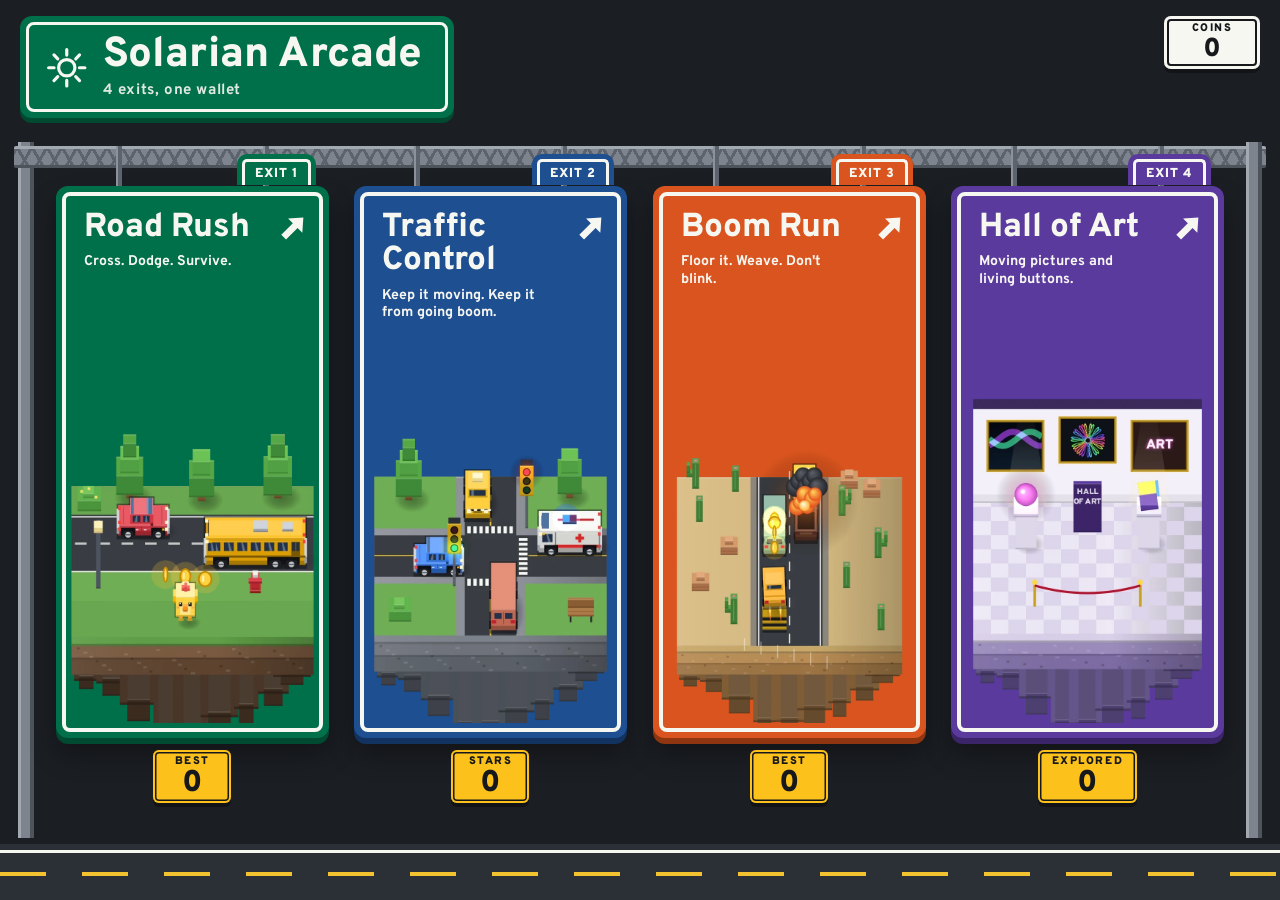
==== commit 907e9fcd: "Solarian Arcade menu: a highway sign gantry instead of glowing cards The menu loses the generic look" ====
--- a/index.html
+++ b/index.html
@@ -3,88 +3,91 @@
 <head>
 <meta charset="utf-8">
 <meta name="viewport" content="width=device-width, initial-scale=1, viewport-fit=cover">
-<meta name="theme-color" content="#05060d">
+<meta name="theme-color" content="#1b1e23">
 <title>Solarian Arcade</title>
 <link rel="stylesheet" href="shared/fonts.css">
 <link rel="stylesheet" href="shared/arcade.css">
 <link rel="stylesheet" href="shared/picker.css">
 </head>
 <body class="picker">
-<div class="space" aria-hidden="true">
-  <div class="stars far"></div>
-  <div class="stars near"></div>
-  <div class="sun"></div>
-</div>
-
-<header class="bar">
-  <div class="brand">
-    <svg class="sun-mark" viewBox="0 0 64 64" aria-hidden="true">
-      <defs>
-        <radialGradient id="core" cx="40%" cy="38%" r="65%"><stop offset="0" stop-color="#fff6c8"/><stop offset="0.45" stop-color="#ffc94a"/><stop offset="1" stop-color="#ff7a1a"/></radialGradient>
-      </defs>
-      <g class="rays" fill="#ffb02e">
-        <path d="M32 1 36 12H28z"/><path d="M32 63 28 52H36z"/><path d="M1 32 12 28V36z"/><path d="M63 32 52 36V28z"/>
-        <path d="M10 10 20 15 15 20z"/><path d="M54 54 44 49 49 44z"/><path d="M54 10 49 20 44 15z"/><path d="M10 54 15 44 20 49z"/>
-      </g>
-      <circle cx="32" cy="32" r="15" fill="url(#core)"/>
-    </svg>
-    <div class="brand-text"><b>SOLARIAN</b><span>ARCADE</span></div>
+<header class="top">
+  <div class="welcome">
+    <div class="welcome-in">
+      <svg class="sun" viewBox="0 0 48 48" aria-hidden="true">
+        <circle cx="24" cy="24" r="9" fill="none" stroke="currentColor" stroke-width="3.5"/>
+        <g stroke="currentColor" stroke-width="3.5" stroke-linecap="round">
+          <path d="M24 4v6M24 38v6M4 24h6M38 24h6M9.9 9.9l4.2 4.2M33.9 33.9l4.2 4.2M38.1 9.9l-4.2 4.2M14.1 33.9l-4.2 4.2"/>
+        </g>
+      </svg>
+      <div>
+        <h1>Solarian Arcade</h1>
+        <p>4 exits, one wallet</p>
+      </div>
+    </div>
   </div>
-  <div class="plate coinplate" title="Your coins work in every game"><span class="coin-ico"></span><b id="wallet">0</b></div>
+  <div class="toll" title="Your coins work in every game">
+    <span>COINS</span>
+    <b id="wallet">0</b>
+  </div>
 </header>
 
-<main class="lineup" aria-label="Pick a game">
-  <a class="panel" href="road-rush/index.html" style="--glow: #ffd36b; --sky1: #0b1838; --sky2: #1f6a86;">
-    <div class="panel-tilt">
-      <div class="panel-sky"></div>
-      <div class="panel-halo"></div>
-      <div class="panel-island"><img src="shared/art/rr-island.webp" alt="" draggable="false"></div>
-      <div class="panel-motes" aria-hidden="true"><i></i><i></i><i></i><i></i><i></i></div>
-      <div class="panel-shade"></div>
-      <div class="panel-glare"></div>
-      <div class="panel-text"><span class="panel-no">01</span><h2>Road Rush</h2><p>Cross the road. Don't get flattened.</p></div>
-      <div class="panel-stat"><span>BEST</span><b id="stat-rr">0</b></div>
+<main class="gantry" aria-label="Pick a game">
+  <div class="beam" aria-hidden="true"></div>
+
+  <a class="exit green" href="road-rush/index.html">
+    <div class="sign">
+      <span class="tab">EXIT 1</span>
+      <div class="face">
+        <h2>Road Rush</h2>
+        <p>Cross. Dodge. Survive.</p>
+        <img src="shared/art/rr-island.webp" alt="" draggable="false">
+        <svg class="arrow" viewBox="0 0 48 64" aria-hidden="true"><path d="M24 3 45 27H31v34H17V27H3z" fill="currentColor"/></svg>
+      </div>
     </div>
+    <div class="plate"><span>BEST</span> <b id="stat-rr">0</b></div>
   </a>
-  <a class="panel" href="traffic-control/index.html" style="--glow: #47a6ff; --sky1: #070b20; --sky2: #23306a;">
-    <div class="panel-tilt">
-      <div class="panel-sky"></div>
-      <div class="panel-halo"></div>
-      <div class="panel-island"><img src="shared/art/tc-island.webp" alt="" draggable="false"></div>
-      <div class="panel-motes" aria-hidden="true"><i></i><i></i><i></i><i></i><i></i></div>
-      <div class="panel-shade"></div>
-      <div class="panel-glare"></div>
-      <div class="panel-text"><span class="panel-no">02</span><h2>Traffic Control</h2><p>Run the lights. Keep it from going boom.</p></div>
-      <div class="panel-stat"><span>STARS</span><b id="stat-tc">0</b></div>
+
+  <a class="exit blue" href="traffic-control/index.html">
+    <div class="sign">
+      <span class="tab">EXIT 2</span>
+      <div class="face">
+        <h2>Traffic Control</h2>
+        <p>Keep it moving. Keep it from going boom.</p>
+        <img src="shared/art/tc-island.webp" alt="" draggable="false">
+        <svg class="arrow" viewBox="0 0 48 64" aria-hidden="true"><path d="M24 3 45 27H31v34H17V27H3z" fill="currentColor"/></svg>
+      </div>
     </div>
+    <div class="plate"><span>STARS</span> <b id="stat-tc">0</b></div>
   </a>
-  <a class="panel" href="boom-run/index.html" style="--glow: #ff7a2e; --sky1: #160b26; --sky2: #7a2c3a;">
-    <div class="panel-tilt">
-      <div class="panel-sky"></div>
-      <div class="panel-halo"></div>
-      <div class="panel-island"><img src="shared/art/br-island.webp" alt="" draggable="false"></div>
-      <div class="panel-motes" aria-hidden="true"><i></i><i></i><i></i><i></i><i></i></div>
-      <div class="panel-shade"></div>
-      <div class="panel-glare"></div>
-      <div class="panel-text"><span class="panel-no">03</span><h2>Boom Run</h2><p>Floor it through traffic. Don't blink.</p></div>
-      <div class="panel-stat"><span>BEST</span><b id="stat-br">0</b></div>
+
+  <a class="exit orange" href="boom-run/index.html">
+    <div class="sign">
+      <span class="tab">EXIT 3</span>
+      <div class="face">
+        <h2>Boom Run</h2>
+        <p>Floor it. Weave. Don't blink.</p>
+        <img src="shared/art/br-island.webp" alt="" draggable="false">
+        <svg class="arrow" viewBox="0 0 48 64" aria-hidden="true"><path d="M24 3 45 27H31v34H17V27H3z" fill="currentColor"/></svg>
+      </div>
     </div>
+    <div class="plate"><span>BEST</span> <b id="stat-br">0</b></div>
   </a>
-  <a class="panel" href="hall-of-art/index.html" style="--glow: #e05cff; --sky1: #120826; --sky2: #4f1e72;">
-    <div class="panel-tilt">
-      <div class="panel-sky"></div>
-      <div class="panel-halo"></div>
-      <div class="panel-island"><img src="shared/art/ha-island.webp" alt="" draggable="false"></div>
-      <div class="panel-motes" aria-hidden="true"><i></i><i></i><i></i><i></i><i></i></div>
-      <div class="panel-shade"></div>
-      <div class="panel-glare"></div>
-      <div class="panel-text"><span class="panel-no">04</span><h2>Hall of Art</h2><p>Moving pictures and living buttons to explore.</p></div>
-      <div class="panel-stat"><span>EXPLORED</span><b id="stat-ha">0</b></div>
+
+  <a class="exit purple" href="hall-of-art/index.html">
+    <div class="sign">
+      <span class="tab">EXIT 4</span>
+      <div class="face">
+        <h2>Hall of Art</h2>
+        <p>Moving pictures and living buttons.</p>
+        <img src="shared/art/ha-island.webp" alt="" draggable="false">
+        <svg class="arrow" viewBox="0 0 48 64" aria-hidden="true"><path d="M24 3 45 27H31v34H17V27H3z" fill="currentColor"/></svg>
+      </div>
     </div>
+    <div class="plate"><span>EXPLORED</span> <b id="stat-ha">0</b></div>
   </a>
 </main>
 
-<footer class="foot"><span>Coins are shared by every game</span><span>Everything works offline</span></footer>
+<div class="road" aria-hidden="true"></div>
 
 <script src="shared/wallet.js"></script>
 <script src="shared/picker.js"></script>
--- a/shared/picker.css
+++ b/shared/picker.css
@@ -1,101 +1,103 @@
-/* The Solarian Arcade: four windows onto floating worlds, in deep space under a
-   rising sun. Hovering a window pops it out, lights its sides and turns it
-   toward the cursor; its island lifts and the layers slide apart for depth.
-   Everything that moves is transform/opacity only, so slow computers cope. */
+/* The Solarian Arcade menu: an overhead sign gantry. Each game is an exit
+   sign hanging from a steel beam over the road, in the same highway-sign style
+   as the games' own title screens. Flat colours, real sign lettering (Overpass
+   is drawn from the US highway alphabet), no glows for their own sake. */
 .picker {
-  position: relative;
   min-height: 100vh;
   min-height: 100dvh;
-  background: #05060d;
   display: flex;
   flex-direction: column;
+  background: #1b1e23;
   overflow-x: hidden;
 }
-html:has(.picker) { background: #05060d; }
-
-/* ---- Space -------------------------------------------------------------------- */
-.space { position: fixed; inset: 0; z-index: 0; overflow: hidden; pointer-events: none; }
-.stars {
-  position: absolute;
-  inset: -20% -10%;
-  background-repeat: repeat;
-}
-.stars.far {
-  background-image:
-    radial-gradient(1px 1px at 20px 30px, rgba(255, 255, 255, 0.8), transparent 60%),
-    radial-gradient(1px 1px at 120px 80px, rgba(255, 255, 255, 0.6), transparent 60%),
-    radial-gradient(1px 1px at 70px 150px, rgba(200, 220, 255, 0.7), transparent 60%),
-    radial-gradient(1px 1px at 170px 190px, rgba(255, 255, 255, 0.5), transparent 60%),
-    radial-gradient(1px 1px at 40px 210px, rgba(255, 230, 200, 0.6), transparent 60%);
-  background-size: 220px 240px;
-  opacity: 0.7;
-  animation: drift 160s linear infinite;
-}
-.stars.near {
-  background-image:
-    radial-gradient(1.6px 1.6px at 50px 60px, rgba(255, 255, 255, 0.9), transparent 60%),
-    radial-gradient(1.4px 1.4px at 260px 140px, rgba(255, 240, 210, 0.8), transparent 60%),
-    radial-gradient(1.8px 1.8px at 160px 300px, rgba(210, 230, 255, 0.9), transparent 60%);
-  background-size: 340px 380px;
-  opacity: 0.6;
-  animation: drift 90s linear infinite;
-}
-@keyframes drift { from { transform: translate3d(0, 0, 0); } to { transform: translate3d(-120px, 60px, 0); } }
-/* the sun rising behind the title */
-.sun {
-  position: absolute;
-  left: 50%;
-  top: -62vmax;
-  width: 90vmax;
-  height: 90vmax;
-  margin-left: -45vmax;
-  border-radius: 50%;
-  background: radial-gradient(circle at 50% 50%, rgba(255, 214, 120, 0.55) 0%, rgba(255, 150, 60, 0.28) 34%, rgba(255, 90, 40, 0.08) 52%, rgba(255, 60, 30, 0) 66%);
-  animation: sun-breathe 9s ease-in-out infinite;
-}
-@keyframes sun-breathe { 0%, 100% { opacity: 0.85; transform: scale(1); } 50% { opacity: 1; transform: scale(1.03); } }
-
-/* ---- Header -------------------------------------------------------------------- */
-.bar, .lineup, .foot { position: relative; z-index: 1; }
-.bar {
+html:has(.picker) { background: #1b1e23; }
+
+/* ---- Top: the welcome sign and the coin plate ------------------------------------ */
+.top {
+  display: flex;
+  align-items: flex-start;
+  justify-content: space-between;
+  gap: 14px;
+  width: min(1400px, 100%);
+  margin: 0 auto;
+  padding: max(16px, env(safe-area-inset-top)) max(20px, env(safe-area-inset-right)) 0 max(20px, env(safe-area-inset-left));
+}
+.welcome {
+  padding: 6px;
+  border-radius: 12px;
+  background: var(--sign-green);
+  box-shadow: 0 5px 0 var(--sign-green-deep);
+}
+.welcome-in {
   display: flex;
   align-items: center;
-  justify-content: space-between;
-  gap: 12px;
-  width: min(1480px, 100%);
-  margin: 0 auto;
-  padding: max(14px, env(safe-area-inset-top)) max(18px, env(safe-area-inset-right)) 6px max(18px, env(safe-area-inset-left));
-}
-.brand { display: flex; align-items: center; gap: 12px; }
-.sun-mark { width: clamp(38px, 4vw, 52px); height: auto; flex: none; filter: drop-shadow(0 0 12px rgba(255, 170, 60, 0.7)); }
-.sun-mark .rays { transform-origin: 32px 32px; animation: spin 40s linear infinite; }
-@keyframes spin { to { transform: rotate(360deg); } }
-.brand-text { display: flex; flex-direction: column; line-height: 0.9; }
-.brand-text b {
-  font-size: clamp(24px, 3.2vw, 36px);
-  font-weight: 900;
-  letter-spacing: 0.12em;
-  background: linear-gradient(180deg, #fff3c4 0%, #ffc24a 55%, #ff8a2a 100%);
-  -webkit-background-clip: text;
-  background-clip: text;
-  color: transparent;
-  filter: drop-shadow(0 2px 10px rgba(255, 150, 50, 0.35));
-}
-.brand-text span { margin-top: 5px; font-size: 12px; font-weight: 900; letter-spacing: 0.62em; color: #c9bfa8; }
-
-/* ---- The lineup --------------------------------------------------------------- */
-.lineup {
+  gap: 14px;
+  padding: 10px 22px 9px 16px;
+  border: 3.5px solid var(--sign-white);
+  border-radius: 8px;
+}
+.welcome .sun { width: clamp(34px, 3.4vw, 44px); height: auto; flex: none; color: var(--sign-white); }
+.welcome h1 { margin: 0; font-size: clamp(26px, 3.4vw, 42px); font-weight: 800; line-height: 1; letter-spacing: 0.005em; }
+.welcome p { margin: 4px 0 0; font-size: clamp(12px, 1.2vw, 15px); font-weight: 700; letter-spacing: 0.04em; opacity: 0.9; }
+
+/* the coin count on a white regulatory plate, like a toll sign */
+.toll {
+  display: flex;
+  flex-direction: column;
+  align-items: center;
+  min-width: 96px;
+  padding: 7px 12px 6px;
+  border-radius: 7px;
+  background: var(--sign-white);
+  color: var(--ink);
+  line-height: 1;
+  box-shadow: inset 0 0 0 3px var(--sign-white), inset 0 0 0 5px var(--ink), 0 4px 0 rgba(0, 0, 0, 0.35);
+}
+.toll span { font-size: 11px; font-weight: 900; letter-spacing: 0.14em; }
+.toll b { margin-top: 3px; font-size: 26px; font-weight: 900; font-variant-numeric: tabular-nums; }
+
+/* ---- The gantry ------------------------------------------------------------------- */
+.gantry {
+  position: relative;
   flex: 1;
   display: grid;
   grid-template-columns: repeat(4, minmax(0, 1fr));
-  gap: clamp(10px, 1.4vw, 18px);
+  gap: clamp(14px, 2vw, 30px);
   align-content: center;
-  width: min(1480px, 100%);
+  width: min(1400px, 100%);
   margin: 0 auto;
-  padding: 18px max(18px, env(safe-area-inset-right)) 18px max(18px, env(safe-area-inset-left));
-}
-
-.panel {
+  padding: 58px max(56px, env(safe-area-inset-right)) 26px max(56px, env(safe-area-inset-left));
+}
+/* the steel truss the signs hang from, and its two columns down to the road */
+.beam {
+  position: absolute;
+  left: 14px;
+  right: 14px;
+  top: calc(50% - var(--sign-h) / 2 - 62px);
+  height: 22px;
+  background:
+    repeating-linear-gradient(60deg, transparent 0 10px, #5c636c 10px 13px),
+    repeating-linear-gradient(-60deg, transparent 0 10px, #5c636c 10px 13px),
+    #7d848d;
+  border-top: 3px solid #a3a9b1;
+  border-bottom: 3px solid #4e545c;
+  border-radius: 2px;
+}
+.gantry::before, .gantry::after {
+  content: '';
+  position: absolute;
+  top: calc(50% - var(--sign-h) / 2 - 66px);
+  bottom: 0;
+  width: 16px;
+  background: linear-gradient(90deg, #a3a9b1 0 3px, #7d848d 3px 12px, #4e545c 12px);
+}
+.gantry::before { left: 18px; }
+.gantry::after { right: 18px; }
+
+/* ---- An exit sign -------------------------------------------------------------- */
+.exit {
+  --c: var(--sign-green);
+  --deep: var(--sign-green-deep);
   --rx: 0deg;
   --ry: 0deg;
   --mx: 50%;
@@ -103,234 +105,185 @@
   --px: 0;
   --py: 0;
   position: relative;
-  display: block;
-  height: clamp(400px, 72vh, 680px);
+  display: flex;
+  flex-direction: column;
+  align-items: center;
   color: var(--sign-white);
   text-decoration: none;
-  border-radius: 10px;
   outline: none;
-  transform: perspective(1100px) translateY(0) scale(1);
-  transition: transform 0.35s cubic-bezier(0.2, 0.9, 0.3, 1.2);
+  transform: perspective(1000px) rotateX(var(--rx)) rotateY(var(--ry));
+  transition: transform 0.2s ease-out, opacity 0.25s ease;
   -webkit-user-drag: none;
 }
-.panel-tilt {
-  position: absolute;
-  inset: 0;
+:root { --sign-h: clamp(380px, 60vh, 560px); }
+.exit.blue { --c: var(--sign-blue); --deep: var(--sign-blue-deep); }
+.exit.orange { --c: #d9541e; --deep: #8f3510; }
+.exit.purple { --c: var(--sign-purple); --deep: var(--sign-purple-deep); }
+
+.sign {
+  position: relative;
+  width: 100%;
+  padding: 6px;
+  border-radius: 12px;
+  background: var(--c);
+  box-shadow: 0 6px 0 var(--deep), 0 16px 26px rgba(0, 0, 0, 0.35);
+  transition: transform 0.3s cubic-bezier(0.2, 0.9, 0.3, 1.2), box-shadow 0.3s ease;
+}
+/* the brackets it hangs by */
+.sign::before, .sign::after {
+  content: '';
+  position: absolute;
+  top: -40px;
+  width: 6px;
+  height: 40px;
+  background: #5c636c;
+  box-shadow: inset 2px 0 0 #8b929b;
+}
+.sign::before { left: 22%; }
+.sign::after { right: 22%; }
+.tab {
+  position: absolute;
+  top: -27px;
+  right: 18px;
+  z-index: 1;
+  padding: 4px 10px 3px;
+  border: 3px solid var(--sign-white);
+  border-bottom: 0;
+  border-radius: 5px 5px 0 0;
+  background: var(--c);
+  box-shadow: 0 0 0 5px var(--c);
+  clip-path: inset(-8px -8px 0 -8px);
+  font-size: 13px;
+  font-weight: 900;
+  letter-spacing: 0.08em;
+}
+.face {
+  position: relative;
+  height: var(--sign-h);
+  padding: 16px 18px 0;
+  border: 4px solid var(--sign-white);
+  border-radius: 8px;
   overflow: hidden;
-  border-radius: 10px;
-  background: #0a0b14;
-  box-shadow: 0 0 0 1px rgba(255, 255, 255, 0.08), 0 14px 34px rgba(0, 0, 0, 0.55);
-  transform: perspective(1100px) rotateX(var(--rx)) rotateY(var(--ry));
-  transition: transform 0.18s ease-out, box-shadow 0.3s ease;
-  isolation: isolate;
-}
-
-/* layers, far to near; each slides a different amount when the panel turns */
-.panel-sky {
-  position: absolute;
-  inset: -4%;
-  background:
-    radial-gradient(1px 1px at 14% 18%, #fff, transparent 70%),
-    radial-gradient(1px 1px at 72% 12%, #fff, transparent 70%),
-    radial-gradient(1.4px 1.4px at 86% 34%, #fff, transparent 70%),
-    radial-gradient(1px 1px at 38% 28%, rgba(255, 255, 255, 0.7), transparent 70%),
-    radial-gradient(1px 1px at 58% 42%, rgba(255, 255, 255, 0.6), transparent 70%),
-    radial-gradient(1.2px 1.2px at 24% 48%, rgba(255, 255, 255, 0.7), transparent 70%),
-    linear-gradient(180deg, var(--sky1) 0%, var(--sky2) 100%);
-  transform: translate(calc(var(--px) * 6px), calc(var(--py) * 6px));
-  transition: transform 0.18s ease-out;
-}
-.panel-halo {
-  position: absolute;
-  left: -15%;
-  top: 22%;
-  width: 130%;
-  aspect-ratio: 1;
-  border-radius: 50%;
-  background: radial-gradient(circle, var(--glow) 0%, transparent 62%);
-  opacity: 0.32;
-  transform: translate(calc(var(--px) * 10px), calc(var(--py) * 8px)) scale(1);
-  transition: transform 0.25s ease-out, opacity 0.3s ease;
-}
-.panel-island {
-  position: absolute;
-  left: 3%;
-  right: 3%;
-  bottom: 9%;
-  top: 27%;
-  transform: translate(calc(var(--px) * -16px), calc(var(--py) * -10px)) scale(1);
-  transition: transform 0.25s cubic-bezier(0.2, 0.9, 0.3, 1.2);
-  pointer-events: none;
-}
-.panel-island img {
-  width: 100%;
-  height: 100%;
-  object-fit: contain;
-  object-position: 50% 60%;
-  filter: drop-shadow(0 18px 22px rgba(0, 0, 0, 0.45));
-  user-select: none;
-  animation: float 7s ease-in-out infinite;
-}
-.panel:nth-child(2) .panel-island img { animation-delay: -1.7s; }
-.panel:nth-child(3) .panel-island img { animation-delay: -3.4s; }
-.panel:nth-child(4) .panel-island img { animation-delay: -5.1s; }
-@keyframes float { 0%, 100% { transform: translateY(0); } 50% { transform: translateY(-9px); } }
-
-/* little lights drifting up around the island */
-.panel-motes { position: absolute; inset: 0; pointer-events: none; transform: translate(calc(var(--px) * -24px), calc(var(--py) * -14px)); transition: transform 0.2s ease-out; }
-.panel-motes i {
-  position: absolute;
-  bottom: 18%;
-  width: 4px;
-  height: 4px;
-  border-radius: 50%;
-  background: var(--glow);
-  box-shadow: 0 0 8px var(--glow);
-  opacity: 0;
-  animation: mote 6s ease-in infinite;
-}
-.panel-motes i:nth-child(1) { left: 18%; animation-delay: 0s; }
-.panel-motes i:nth-child(2) { left: 36%; animation-delay: -1.2s; animation-duration: 7s; }
-.panel-motes i:nth-child(3) { left: 58%; animation-delay: -2.6s; }
-.panel-motes i:nth-child(4) { left: 74%; animation-delay: -3.9s; animation-duration: 8s; }
-.panel-motes i:nth-child(5) { left: 86%; animation-delay: -5s; animation-duration: 6.5s; }
-@keyframes mote { 0% { opacity: 0; transform: translateY(0) scale(0.6); } 15% { opacity: 0.9; } 100% { opacity: 0; transform: translateY(-260px) scale(1.2); } }
-
-/* dark at the top so the title always reads */
-.panel-shade {
-  position: absolute;
-  inset: 0;
-  background:
-    linear-gradient(180deg, rgba(5, 6, 13, 0.78) 0%, rgba(5, 6, 13, 0.3) 24%, rgba(5, 6, 13, 0) 40%),
-    linear-gradient(0deg, rgba(5, 6, 13, 0.6) 0%, rgba(5, 6, 13, 0) 18%);
-  pointer-events: none;
-}
-.panel-glare {
-  position: absolute;
-  inset: 0;
-  background: radial-gradient(60% 45% at var(--mx) var(--my), rgba(255, 255, 255, 0.13), rgba(255, 255, 255, 0) 70%);
-  opacity: 0;
-  transition: opacity 0.3s ease;
-  pointer-events: none;
-}
-/* the glow along both sides on hover */
-.panel-tilt::after {
-  content: '';
-  position: absolute;
-  inset: 0;
-  border-radius: inherit;
-  background: linear-gradient(90deg, var(--glow) 0%, rgba(0, 0, 0, 0) 14%, rgba(0, 0, 0, 0) 86%, var(--glow) 100%);
-  box-shadow: inset 0 0 0 1.5px var(--glow);
-  opacity: 0;
-  transition: opacity 0.3s ease;
-  pointer-events: none;
-}
-/* the others step back (a dark veil: cheaper than a filter) */
-.panel-tilt::before {
-  content: '';
-  position: absolute;
-  inset: 0;
-  z-index: 3;
-  background: rgba(5, 6, 13, 0.45);
-  opacity: 0;
-  transition: opacity 0.3s ease;
-  pointer-events: none;
-}
-
-.panel-text {
-  position: absolute;
-  top: 0;
-  left: 0;
-  right: 0;
-  padding: clamp(14px, 1.6vw, 22px) clamp(14px, 1.6vw, 22px) 0;
-  transform: translate(calc(var(--px) * -8px), calc(var(--py) * -5px));
-  transition: transform 0.18s ease-out;
-}
-.panel-no {
-  display: inline-block;
-  margin-bottom: 8px;
-  padding: 3px 7px 1px;
-  border-radius: 4px;
-  border: 1px solid var(--glow);
-  color: var(--glow);
-  font-size: 11px;
-  font-weight: 900;
-  letter-spacing: 0.18em;
-  background: rgba(5, 6, 13, 0.4);
-}
-.panel-text h2 {
+}
+.face h2 {
+  position: relative;
+  z-index: 1;
   margin: 0;
-  font-size: clamp(24px, 2.6vw, 38px);
-  font-weight: 900;
-  line-height: 0.98;
+  max-width: 85%;
+  font-size: clamp(26px, 2.6vw, 40px);
+  font-weight: 800;
+  line-height: 1;
   text-wrap: balance;
-  text-shadow: 0 2px 12px rgba(0, 0, 0, 0.6);
-}
-.panel-text p {
-  margin: 10px 0 0;
-  max-width: 24ch;
-  font-size: clamp(14px, 1.15vw, 17px);
+}
+.face p {
+  position: relative;
+  z-index: 1;
+  margin: 8px 0 0;
+  max-width: min(22ch, 80%);
+  font-size: clamp(13px, 1.1vw, 16px);
   font-weight: 700;
   line-height: 1.25;
-  color: #d7dbe2;
-  text-shadow: 0 2px 8px rgba(0, 0, 0, 0.7);
-}
-.panel-stat {
-  position: absolute;
-  left: clamp(14px, 1.6vw, 22px);
-  bottom: clamp(12px, 1.4vw, 18px);
-  display: flex;
-  flex-direction: column;
+}
+.face img {
+  position: absolute;
+  left: -8%;
+  bottom: 1%;
+  width: 116%;
+  height: 76%;
+  object-fit: contain;
+  object-position: 50% 100%;
+  transform: translate(calc(var(--px) * -10px), calc(var(--py) * -6px));
+  transition: transform 0.3s cubic-bezier(0.2, 0.9, 0.3, 1.2);
+  pointer-events: none;
+  user-select: none;
+}
+/* exit arrows point up and off to the right */
+.arrow {
+  position: absolute;
+  top: 16px;
+  right: 14px;
+  width: clamp(18px, 1.8vw, 26px);
+  height: auto;
+  color: var(--sign-white);
+  transform: rotate(45deg);
+}
+/* headlights catching the sign as you look at it */
+.face::after {
+  content: '';
+  position: absolute;
+  inset: 0;
+  background: radial-gradient(55% 40% at var(--mx) var(--my), rgba(255, 255, 255, 0.14), rgba(255, 255, 255, 0) 70%);
+  opacity: 0;
+  transition: opacity 0.25s ease;
+  pointer-events: none;
+}
+
+/* the yellow plate under each sign */
+.plate {
+  position: relative;
+  margin-top: 12px;
+  padding: 6px 14px 4px;
+  border-radius: 6px;
+  background: var(--sign-yellow);
+  color: var(--ink);
+  font-size: 15px;
+  font-weight: 900;
+  letter-spacing: 0.06em;
   line-height: 1;
-  text-shadow: 0 2px 8px rgba(0, 0, 0, 0.8);
-}
-.panel-stat span { font-size: 10px; font-weight: 900; letter-spacing: 0.18em; color: #aeb4be; }
-.panel-stat b { margin-top: 3px; font-size: clamp(22px, 2vw, 30px); font-weight: 900; font-variant-numeric: tabular-nums; }
-
-/* ---- Hover / focus ------------------------------------------------------------------ */
-.panel:hover, .panel:focus-visible { z-index: 2; transform: perspective(1100px) translateY(-8px) scale(1.045); }
-.panel:hover .panel-tilt, .panel:focus-visible .panel-tilt {
-  box-shadow: 0 0 0 1px rgba(255, 255, 255, 0.12), -18px 0 46px -16px var(--glow), 18px 0 46px -16px var(--glow), 0 26px 50px rgba(0, 0, 0, 0.6);
-}
-.panel:hover .panel-tilt::after, .panel:focus-visible .panel-tilt::after { opacity: 0.42; }
-.panel:hover .panel-glare { opacity: 1; }
-.panel:hover .panel-halo, .panel:focus-visible .panel-halo { opacity: 0.55; transform: translate(calc(var(--px) * 10px), calc(var(--py) * 8px)) scale(1.12); }
-/* the island lifts toward you */
-.panel:hover .panel-island, .panel:focus-visible .panel-island { transform: translate(calc(var(--px) * -16px), calc(var(--py) * -10px - 14px)) scale(1.07); }
-.lineup:has(.panel:hover) .panel:not(:hover) { transform: perspective(1100px) scale(0.975); }
-.lineup:has(.panel:hover) .panel:not(:hover) .panel-tilt::before { opacity: 1; }
-.panel:active { transform: perspective(1100px) translateY(-2px) scale(1.02); }
-
-.foot {
-  display: flex;
-  flex-wrap: wrap;
-  justify-content: center;
-  gap: 4px 18px;
-  width: min(1480px, 100%);
-  margin: 0 auto;
-  padding: 4px 18px max(18px, env(safe-area-inset-bottom));
-  font-size: 13px;
-  font-weight: 700;
-  color: #8a8fa0;
-  text-align: center;
-}
-
-/* ---- Smaller screens: two by two ------------------------------------------------- */
+  white-space: nowrap;
+  box-shadow: inset 0 0 0 2px var(--sign-yellow), inset 0 0 0 3.5px var(--ink), 0 4px 0 rgba(0, 0, 0, 0.35);
+}
+.plate span { font-size: 11px; letter-spacing: 0.14em; }
+.plate b { font-variant-numeric: tabular-nums; }
+
+/* ---- Hover / focus: the sign swings toward you and catches the light ------------ */
+.exit:hover .sign, .exit:focus-visible .sign {
+  transform: translateY(-6px) scale(1.035);
+  box-shadow:
+    0 6px 0 var(--deep),
+    -16px 0 30px -16px rgba(255, 228, 170, 0.75),
+    16px 0 30px -16px rgba(255, 228, 170, 0.75),
+    0 26px 36px rgba(0, 0, 0, 0.5);
+}
+.exit:hover .face::after { opacity: 1; }
+.exit:hover .face img, .exit:focus-visible .face img { transform: translate(calc(var(--px) * -10px), calc(var(--py) * -6px - 8px)) scale(1.05); }
+.exit:focus-visible .face { outline: 3px solid var(--sign-yellow); outline-offset: 4px; }
+.gantry:has(.exit:hover) .exit:not(:hover) { opacity: 0.6; }
+.exit:active .sign { transform: translateY(-2px) scale(1.02); }
+
+/* ---- The road under the gantry -------------------------------------------------- */
+.road {
+  height: 56px;
+  margin-top: 6px;
+  background:
+    linear-gradient(#f7f7f2, #f7f7f2) 0 6px / 100% 3px no-repeat,
+    repeating-linear-gradient(90deg, #f2c230 0 46px, transparent 46px 82px) 0 28px / 100% 4px no-repeat,
+    #2b2f36;
+  padding-bottom: env(safe-area-inset-bottom);
+}
+
+/* ---- Smaller screens: two signs to a row, no gantry ------------------------------ */
 @media (max-width: 900px) {
-  .lineup { grid-template-columns: repeat(2, minmax(0, 1fr)); }
-  .panel { height: clamp(270px, 43vh, 470px); }
-  .panel-text h2 { font-size: clamp(20px, 4.6vw, 32px); }
-  .panel-text p { font-size: clamp(12px, 2.6vw, 15px); margin-top: 6px; }
-  .panel-no { margin-bottom: 5px; }
-  .panel-island { top: 33%; left: -4%; right: -4%; bottom: 10%; }
-}
-@media (max-width: 900px) and (max-height: 560px) { /* phone held sideways: back to one row */
-  .lineup { grid-template-columns: repeat(4, minmax(0, 1fr)); }
-  .panel { height: 72vh; }
-  .panel-text p, .panel-no { display: none; }
+  :root { --sign-h: clamp(220px, 31vh, 340px); }
+  .gantry { grid-template-columns: repeat(2, minmax(0, 1fr)); gap: 46px 14px; padding: 44px 16px 22px; }
+  .beam, .gantry::before, .gantry::after, .sign::before, .sign::after { display: none; }
+  .face { padding: 12px 12px 0; }
+  .face h2 { font-size: clamp(19px, 4.8vw, 30px); max-width: 80%; }
+  .face p { font-size: clamp(11px, 2.8vw, 14px); margin-top: 5px; }
+  .face img { left: -14%; width: 128%; height: 70%; }
+  .tab { font-size: 11px; right: 12px; }
+  .plate { font-size: 13px; padding: 5px 10px 3px; }
+  .top { align-items: center; }
+  .welcome-in { padding: 8px 14px 7px 10px; gap: 10px; }
+  .toll { min-width: 0; padding: 6px 9px 5px; }
+  .toll b { font-size: 20px; }
+}
+@media (max-width: 900px) and (max-height: 560px) { /* phone held sideways: one row */
+  :root { --sign-h: 56vh; }
+  .gantry { grid-template-columns: repeat(4, minmax(0, 1fr)); }
+  .face p { display: none; }
 }
 
 @media (prefers-reduced-motion: reduce) {
-  .panel, .panel-tilt, .panel-island, .panel-halo, .panel-sky, .panel-text, .panel-motes { transform: none !important; }
-  .panel-island img, .stars, .sun, .sun-mark .rays, .panel-motes i { animation: none !important; }
-}
+  .exit, .sign, .face img { transform: none !important; }
+}
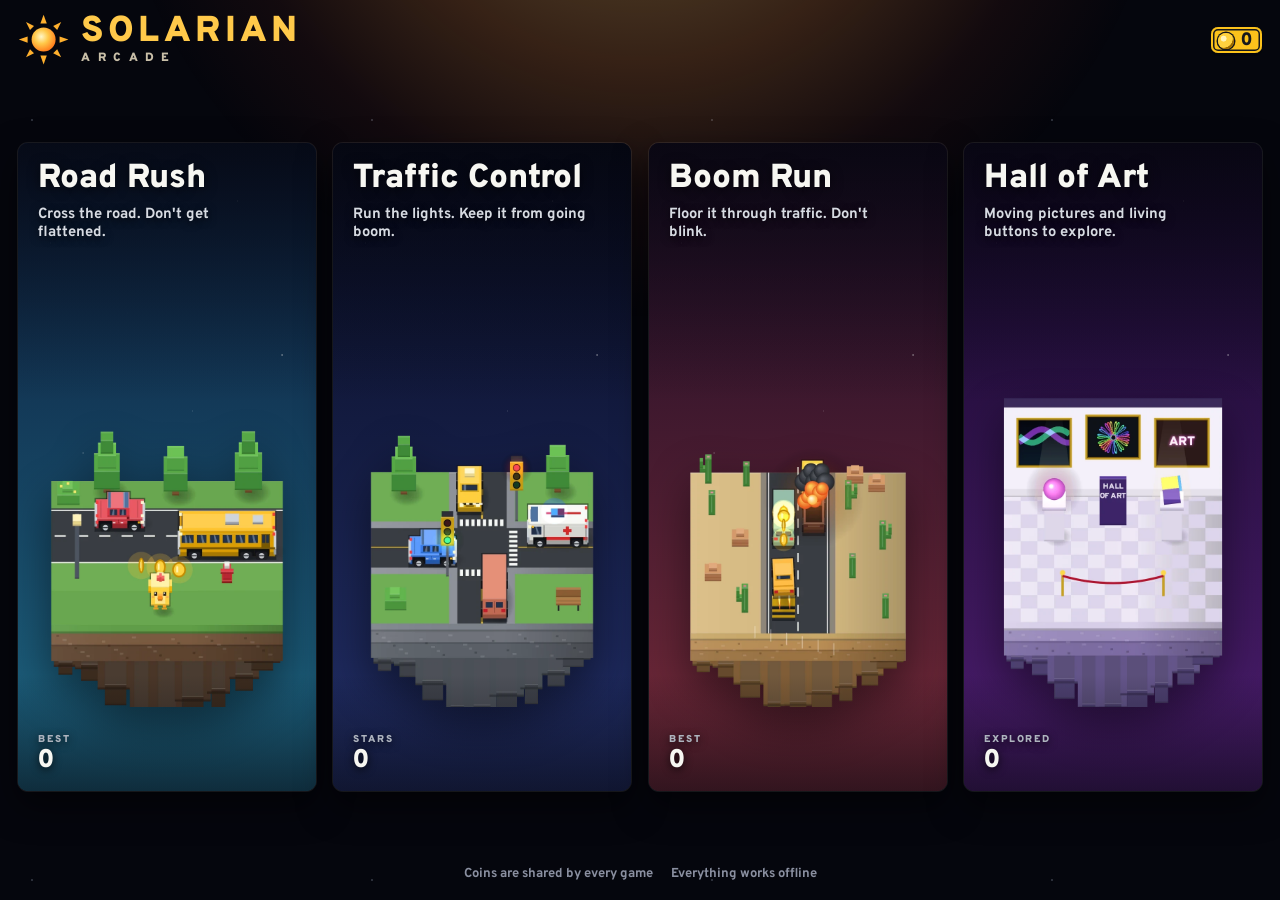
==== commit 5039018f: "Solarian Arcade menu: back to the floating islands, minus the extras The road-sign gantry was a step" ====
--- a/index.html
+++ b/index.html
@@ -3,91 +3,80 @@
 <head>
 <meta charset="utf-8">
 <meta name="viewport" content="width=device-width, initial-scale=1, viewport-fit=cover">
-<meta name="theme-color" content="#1b1e23">
+<meta name="theme-color" content="#05060d">
 <title>Solarian Arcade</title>
 <link rel="stylesheet" href="shared/fonts.css">
 <link rel="stylesheet" href="shared/arcade.css">
 <link rel="stylesheet" href="shared/picker.css">
 </head>
 <body class="picker">
-<header class="top">
-  <div class="welcome">
-    <div class="welcome-in">
-      <svg class="sun" viewBox="0 0 48 48" aria-hidden="true">
-        <circle cx="24" cy="24" r="9" fill="none" stroke="currentColor" stroke-width="3.5"/>
-        <g stroke="currentColor" stroke-width="3.5" stroke-linecap="round">
-          <path d="M24 4v6M24 38v6M4 24h6M38 24h6M9.9 9.9l4.2 4.2M33.9 33.9l4.2 4.2M38.1 9.9l-4.2 4.2M14.1 33.9l-4.2 4.2"/>
-        </g>
-      </svg>
-      <div>
-        <h1>Solarian Arcade</h1>
-        <p>4 exits, one wallet</p>
-      </div>
-    </div>
+<div class="space" aria-hidden="true">
+  <div class="stars far"></div>
+  <div class="stars near"></div>
+  <div class="sun"></div>
+</div>
+
+<header class="bar">
+  <div class="brand">
+    <svg class="sun-mark" viewBox="0 0 64 64" aria-hidden="true">
+      <defs>
+        <radialGradient id="core" cx="40%" cy="38%" r="65%"><stop offset="0" stop-color="#fff6c8"/><stop offset="0.45" stop-color="#ffc94a"/><stop offset="1" stop-color="#ff7a1a"/></radialGradient>
+      </defs>
+      <g fill="#ffb02e">
+        <path d="M32 1 36 12H28z"/><path d="M32 63 28 52H36z"/><path d="M1 32 12 28V36z"/><path d="M63 32 52 36V28z"/>
+        <path d="M10 10 20 15 15 20z"/><path d="M54 54 44 49 49 44z"/><path d="M54 10 49 20 44 15z"/><path d="M10 54 15 44 20 49z"/>
+      </g>
+      <circle cx="32" cy="32" r="15" fill="url(#core)"/>
+    </svg>
+    <div class="brand-text"><b>SOLARIAN</b><span>ARCADE</span></div>
   </div>
-  <div class="toll" title="Your coins work in every game">
-    <span>COINS</span>
-    <b id="wallet">0</b>
-  </div>
+  <div class="plate coinplate" title="Your coins work in every game"><span class="coin-ico"></span><b id="wallet">0</b></div>
 </header>
 
-<main class="gantry" aria-label="Pick a game">
-  <div class="beam" aria-hidden="true"></div>
-
-  <a class="exit green" href="road-rush/index.html">
-    <div class="sign">
-      <span class="tab">EXIT 1</span>
-      <div class="face">
-        <h2>Road Rush</h2>
-        <p>Cross. Dodge. Survive.</p>
-        <img src="shared/art/rr-island.webp" alt="" draggable="false">
-        <svg class="arrow" viewBox="0 0 48 64" aria-hidden="true"><path d="M24 3 45 27H31v34H17V27H3z" fill="currentColor"/></svg>
-      </div>
+<main class="lineup" aria-label="Pick a game">
+  <a class="panel" href="road-rush/index.html" style="--glow: #ffd36b; --sky1: #0b1838; --sky2: #1f6a86;">
+    <div class="panel-tilt">
+      <div class="panel-sky"></div>
+      <div class="panel-island"><img src="shared/art/rr-island.webp" alt="" draggable="false"></div>
+      <div class="panel-shade"></div>
+      <div class="panel-glare"></div>
+      <div class="panel-text"><h2>Road Rush</h2><p>Cross the road. Don't get flattened.</p></div>
+      <div class="panel-stat"><span>BEST</span><b id="stat-rr">0</b></div>
     </div>
-    <div class="plate"><span>BEST</span> <b id="stat-rr">0</b></div>
   </a>
-
-  <a class="exit blue" href="traffic-control/index.html">
-    <div class="sign">
-      <span class="tab">EXIT 2</span>
-      <div class="face">
-        <h2>Traffic Control</h2>
-        <p>Keep it moving. Keep it from going boom.</p>
-        <img src="shared/art/tc-island.webp" alt="" draggable="false">
-        <svg class="arrow" viewBox="0 0 48 64" aria-hidden="true"><path d="M24 3 45 27H31v34H17V27H3z" fill="currentColor"/></svg>
-      </div>
+  <a class="panel" href="traffic-control/index.html" style="--glow: #47a6ff; --sky1: #070b20; --sky2: #23306a;">
+    <div class="panel-tilt">
+      <div class="panel-sky"></div>
+      <div class="panel-island"><img src="shared/art/tc-island.webp" alt="" draggable="false"></div>
+      <div class="panel-shade"></div>
+      <div class="panel-glare"></div>
+      <div class="panel-text"><h2>Traffic Control</h2><p>Run the lights. Keep it from going boom.</p></div>
+      <div class="panel-stat"><span>STARS</span><b id="stat-tc">0</b></div>
     </div>
-    <div class="plate"><span>STARS</span> <b id="stat-tc">0</b></div>
   </a>
-
-  <a class="exit orange" href="boom-run/index.html">
-    <div class="sign">
-      <span class="tab">EXIT 3</span>
-      <div class="face">
-        <h2>Boom Run</h2>
-        <p>Floor it. Weave. Don't blink.</p>
-        <img src="shared/art/br-island.webp" alt="" draggable="false">
-        <svg class="arrow" viewBox="0 0 48 64" aria-hidden="true"><path d="M24 3 45 27H31v34H17V27H3z" fill="currentColor"/></svg>
-      </div>
+  <a class="panel" href="boom-run/index.html" style="--glow: #ff7a2e; --sky1: #160b26; --sky2: #7a2c3a;">
+    <div class="panel-tilt">
+      <div class="panel-sky"></div>
+      <div class="panel-island"><img src="shared/art/br-island.webp" alt="" draggable="false"></div>
+      <div class="panel-shade"></div>
+      <div class="panel-glare"></div>
+      <div class="panel-text"><h2>Boom Run</h2><p>Floor it through traffic. Don't blink.</p></div>
+      <div class="panel-stat"><span>BEST</span><b id="stat-br">0</b></div>
     </div>
-    <div class="plate"><span>BEST</span> <b id="stat-br">0</b></div>
   </a>
-
-  <a class="exit purple" href="hall-of-art/index.html">
-    <div class="sign">
-      <span class="tab">EXIT 4</span>
-      <div class="face">
-        <h2>Hall of Art</h2>
-        <p>Moving pictures and living buttons.</p>
-        <img src="shared/art/ha-island.webp" alt="" draggable="false">
-        <svg class="arrow" viewBox="0 0 48 64" aria-hidden="true"><path d="M24 3 45 27H31v34H17V27H3z" fill="currentColor"/></svg>
-      </div>
+  <a class="panel" href="hall-of-art/index.html" style="--glow: #e05cff; --sky1: #120826; --sky2: #4f1e72;">
+    <div class="panel-tilt">
+      <div class="panel-sky"></div>
+      <div class="panel-island"><img src="shared/art/ha-island.webp" alt="" draggable="false"></div>
+      <div class="panel-shade"></div>
+      <div class="panel-glare"></div>
+      <div class="panel-text"><h2>Hall of Art</h2><p>Moving pictures and living buttons to explore.</p></div>
+      <div class="panel-stat"><span>EXPLORED</span><b id="stat-ha">0</b></div>
     </div>
-    <div class="plate"><span>EXPLORED</span> <b id="stat-ha">0</b></div>
   </a>
 </main>
 
-<div class="road" aria-hidden="true"></div>
+<footer class="foot"><span>Coins are shared by every game</span><span>Everything works offline</span></footer>
 
 <script src="shared/wallet.js"></script>
 <script src="shared/picker.js"></script>
--- a/shared/picker.css
+++ b/shared/picker.css
@@ -1,103 +1,91 @@
-/* The Solarian Arcade menu: an overhead sign gantry. Each game is an exit
-   sign hanging from a steel beam over the road, in the same highway-sign style
-   as the games' own title screens. Flat colours, real sign lettering (Overpass
-   is drawn from the US highway alphabet), no glows for their own sake. */
+/* The Solarian Arcade: four windows onto floating worlds, in deep space under a
+   rising sun. Hovering a window pops it out, lights its sides and turns it
+   toward the cursor; its island lifts and the layers slide apart for depth.
+   The background stays still; the only thing always moving is the islands'
+   gentle float, so slow computers cope. */
 .picker {
+  position: relative;
   min-height: 100vh;
   min-height: 100dvh;
+  background: #05060d;
   display: flex;
   flex-direction: column;
-  background: #1b1e23;
   overflow-x: hidden;
 }
-html:has(.picker) { background: #1b1e23; }
-
-/* ---- Top: the welcome sign and the coin plate ------------------------------------ */
-.top {
-  display: flex;
-  align-items: flex-start;
+html:has(.picker) { background: #05060d; }
+
+/* ---- Space -------------------------------------------------------------------- */
+.space { position: fixed; inset: 0; z-index: 0; overflow: hidden; pointer-events: none; }
+.stars {
+  position: absolute;
+  inset: -20% -10%;
+  background-repeat: repeat;
+}
+.stars.far {
+  background-image:
+    radial-gradient(1px 1px at 20px 30px, rgba(255, 255, 255, 0.8), transparent 60%),
+    radial-gradient(1px 1px at 120px 80px, rgba(255, 255, 255, 0.6), transparent 60%),
+    radial-gradient(1px 1px at 70px 150px, rgba(200, 220, 255, 0.7), transparent 60%),
+    radial-gradient(1px 1px at 170px 190px, rgba(255, 255, 255, 0.5), transparent 60%),
+    radial-gradient(1px 1px at 40px 210px, rgba(255, 230, 200, 0.6), transparent 60%);
+  background-size: 220px 240px;
+  opacity: 0.7;
+}
+.stars.near {
+  background-image:
+    radial-gradient(1.6px 1.6px at 50px 60px, rgba(255, 255, 255, 0.9), transparent 60%),
+    radial-gradient(1.4px 1.4px at 260px 140px, rgba(255, 240, 210, 0.8), transparent 60%),
+    radial-gradient(1.8px 1.8px at 160px 300px, rgba(210, 230, 255, 0.9), transparent 60%);
+  background-size: 340px 380px;
+  opacity: 0.6;
+}
+/* the sun rising behind the title */
+.sun {
+  position: absolute;
+  left: 50%;
+  top: -62vmax;
+  width: 90vmax;
+  height: 90vmax;
+  margin-left: -45vmax;
+  border-radius: 50%;
+  background: radial-gradient(circle at 50% 50%, rgba(255, 214, 120, 0.4) 0%, rgba(255, 150, 60, 0.2) 34%, rgba(255, 90, 40, 0.06) 52%, rgba(255, 60, 30, 0) 66%);
+}
+
+/* ---- Header -------------------------------------------------------------------- */
+.bar, .lineup, .foot { position: relative; z-index: 1; }
+.bar {
+  display: flex;
+  align-items: center;
   justify-content: space-between;
-  gap: 14px;
-  width: min(1400px, 100%);
+  gap: 12px;
+  width: min(1480px, 100%);
   margin: 0 auto;
-  padding: max(16px, env(safe-area-inset-top)) max(20px, env(safe-area-inset-right)) 0 max(20px, env(safe-area-inset-left));
-}
-.welcome {
-  padding: 6px;
-  border-radius: 12px;
-  background: var(--sign-green);
-  box-shadow: 0 5px 0 var(--sign-green-deep);
-}
-.welcome-in {
-  display: flex;
-  align-items: center;
-  gap: 14px;
-  padding: 10px 22px 9px 16px;
-  border: 3.5px solid var(--sign-white);
-  border-radius: 8px;
-}
-.welcome .sun { width: clamp(34px, 3.4vw, 44px); height: auto; flex: none; color: var(--sign-white); }
-.welcome h1 { margin: 0; font-size: clamp(26px, 3.4vw, 42px); font-weight: 800; line-height: 1; letter-spacing: 0.005em; }
-.welcome p { margin: 4px 0 0; font-size: clamp(12px, 1.2vw, 15px); font-weight: 700; letter-spacing: 0.04em; opacity: 0.9; }
-
-/* the coin count on a white regulatory plate, like a toll sign */
-.toll {
-  display: flex;
-  flex-direction: column;
-  align-items: center;
-  min-width: 96px;
-  padding: 7px 12px 6px;
-  border-radius: 7px;
-  background: var(--sign-white);
-  color: var(--ink);
-  line-height: 1;
-  box-shadow: inset 0 0 0 3px var(--sign-white), inset 0 0 0 5px var(--ink), 0 4px 0 rgba(0, 0, 0, 0.35);
-}
-.toll span { font-size: 11px; font-weight: 900; letter-spacing: 0.14em; }
-.toll b { margin-top: 3px; font-size: 26px; font-weight: 900; font-variant-numeric: tabular-nums; }
-
-/* ---- The gantry ------------------------------------------------------------------- */
-.gantry {
-  position: relative;
+  padding: max(14px, env(safe-area-inset-top)) max(18px, env(safe-area-inset-right)) 6px max(18px, env(safe-area-inset-left));
+}
+.brand { display: flex; align-items: center; gap: 12px; }
+.sun-mark { width: clamp(38px, 4vw, 52px); height: auto; flex: none; }
+.brand-text { display: flex; flex-direction: column; line-height: 0.9; }
+.brand-text b {
+  font-size: clamp(24px, 3.2vw, 36px);
+  font-weight: 900;
+  letter-spacing: 0.12em;
+  color: #ffc94a;
+}
+.brand-text span { margin-top: 5px; font-size: 12px; font-weight: 900; letter-spacing: 0.62em; color: #c9bfa8; }
+
+/* ---- The lineup --------------------------------------------------------------- */
+.lineup {
   flex: 1;
   display: grid;
   grid-template-columns: repeat(4, minmax(0, 1fr));
-  gap: clamp(14px, 2vw, 30px);
+  gap: clamp(10px, 1.4vw, 18px);
   align-content: center;
-  width: min(1400px, 100%);
+  width: min(1480px, 100%);
   margin: 0 auto;
-  padding: 58px max(56px, env(safe-area-inset-right)) 26px max(56px, env(safe-area-inset-left));
-}
-/* the steel truss the signs hang from, and its two columns down to the road */
-.beam {
-  position: absolute;
-  left: 14px;
-  right: 14px;
-  top: calc(50% - var(--sign-h) / 2 - 62px);
-  height: 22px;
-  background:
-    repeating-linear-gradient(60deg, transparent 0 10px, #5c636c 10px 13px),
-    repeating-linear-gradient(-60deg, transparent 0 10px, #5c636c 10px 13px),
-    #7d848d;
-  border-top: 3px solid #a3a9b1;
-  border-bottom: 3px solid #4e545c;
-  border-radius: 2px;
-}
-.gantry::before, .gantry::after {
-  content: '';
-  position: absolute;
-  top: calc(50% - var(--sign-h) / 2 - 66px);
-  bottom: 0;
-  width: 16px;
-  background: linear-gradient(90deg, #a3a9b1 0 3px, #7d848d 3px 12px, #4e545c 12px);
-}
-.gantry::before { left: 18px; }
-.gantry::after { right: 18px; }
-
-/* ---- An exit sign -------------------------------------------------------------- */
-.exit {
-  --c: var(--sign-green);
-  --deep: var(--sign-green-deep);
+  padding: 18px max(18px, env(safe-area-inset-right)) 18px max(18px, env(safe-area-inset-left));
+}
+
+.panel {
   --rx: 0deg;
   --ry: 0deg;
   --mx: 50%;
@@ -105,185 +93,175 @@
   --px: 0;
   --py: 0;
   position: relative;
-  display: flex;
-  flex-direction: column;
-  align-items: center;
+  display: block;
+  height: clamp(400px, 72vh, 680px);
   color: var(--sign-white);
   text-decoration: none;
+  border-radius: 10px;
   outline: none;
-  transform: perspective(1000px) rotateX(var(--rx)) rotateY(var(--ry));
-  transition: transform 0.2s ease-out, opacity 0.25s ease;
+  transform: perspective(1100px) translateY(0) scale(1);
+  transition: transform 0.35s cubic-bezier(0.2, 0.9, 0.3, 1.2);
   -webkit-user-drag: none;
 }
-:root { --sign-h: clamp(380px, 60vh, 560px); }
-.exit.blue { --c: var(--sign-blue); --deep: var(--sign-blue-deep); }
-.exit.orange { --c: #d9541e; --deep: #8f3510; }
-.exit.purple { --c: var(--sign-purple); --deep: var(--sign-purple-deep); }
-
-.sign {
-  position: relative;
+.panel-tilt {
+  position: absolute;
+  inset: 0;
+  overflow: hidden;
+  border-radius: 10px;
+  background: #0a0b14;
+  box-shadow: 0 0 0 1px rgba(255, 255, 255, 0.08), 0 14px 34px rgba(0, 0, 0, 0.55);
+  transform: perspective(1100px) rotateX(var(--rx)) rotateY(var(--ry));
+  transition: transform 0.18s ease-out, box-shadow 0.3s ease;
+  isolation: isolate;
+}
+
+/* layers, far to near; each slides a different amount when the panel turns */
+.panel-sky {
+  position: absolute;
+  inset: -4%;
+  background:
+    radial-gradient(1px 1px at 14% 18%, #fff, transparent 70%),
+    radial-gradient(1px 1px at 72% 12%, #fff, transparent 70%),
+    radial-gradient(1.4px 1.4px at 86% 34%, #fff, transparent 70%),
+    radial-gradient(1px 1px at 38% 28%, rgba(255, 255, 255, 0.7), transparent 70%),
+    radial-gradient(1px 1px at 58% 42%, rgba(255, 255, 255, 0.6), transparent 70%),
+    radial-gradient(1.2px 1.2px at 24% 48%, rgba(255, 255, 255, 0.7), transparent 70%),
+    linear-gradient(180deg, var(--sky1) 0%, var(--sky2) 100%);
+  transform: translate(calc(var(--px) * 6px), calc(var(--py) * 6px));
+  transition: transform 0.18s ease-out;
+}
+.panel-island {
+  position: absolute;
+  left: 3%;
+  right: 3%;
+  bottom: 9%;
+  top: 27%;
+  transform: translate(calc(var(--px) * -16px), calc(var(--py) * -10px)) scale(1);
+  transition: transform 0.25s cubic-bezier(0.2, 0.9, 0.3, 1.2);
+  pointer-events: none;
+}
+.panel-island img {
   width: 100%;
-  padding: 6px;
-  border-radius: 12px;
-  background: var(--c);
-  box-shadow: 0 6px 0 var(--deep), 0 16px 26px rgba(0, 0, 0, 0.35);
-  transition: transform 0.3s cubic-bezier(0.2, 0.9, 0.3, 1.2), box-shadow 0.3s ease;
-}
-/* the brackets it hangs by */
-.sign::before, .sign::after {
+  height: 100%;
+  object-fit: contain;
+  object-position: 50% 60%;
+  filter: drop-shadow(0 18px 22px rgba(0, 0, 0, 0.45));
+  user-select: none;
+  animation: float 7s ease-in-out infinite;
+}
+.panel:nth-child(2) .panel-island img { animation-delay: -1.7s; }
+.panel:nth-child(3) .panel-island img { animation-delay: -3.4s; }
+.panel:nth-child(4) .panel-island img { animation-delay: -5.1s; }
+@keyframes float { 0%, 100% { transform: translateY(0); } 50% { transform: translateY(-9px); } }
+
+/* dark at the top so the title always reads */
+.panel-shade {
+  position: absolute;
+  inset: 0;
+  background:
+    linear-gradient(180deg, rgba(5, 6, 13, 0.78) 0%, rgba(5, 6, 13, 0.3) 24%, rgba(5, 6, 13, 0) 40%),
+    linear-gradient(0deg, rgba(5, 6, 13, 0.6) 0%, rgba(5, 6, 13, 0) 18%);
+  pointer-events: none;
+}
+.panel-glare {
+  position: absolute;
+  inset: 0;
+  background: radial-gradient(60% 45% at var(--mx) var(--my), rgba(255, 255, 255, 0.13), rgba(255, 255, 255, 0) 70%);
+  opacity: 0;
+  transition: opacity 0.3s ease;
+  pointer-events: none;
+}
+/* the others step back (a dark veil: cheaper than a filter) */
+.panel-tilt::before {
   content: '';
   position: absolute;
-  top: -40px;
-  width: 6px;
-  height: 40px;
-  background: #5c636c;
-  box-shadow: inset 2px 0 0 #8b929b;
-}
-.sign::before { left: 22%; }
-.sign::after { right: 22%; }
-.tab {
-  position: absolute;
-  top: -27px;
-  right: 18px;
-  z-index: 1;
-  padding: 4px 10px 3px;
-  border: 3px solid var(--sign-white);
-  border-bottom: 0;
-  border-radius: 5px 5px 0 0;
-  background: var(--c);
-  box-shadow: 0 0 0 5px var(--c);
-  clip-path: inset(-8px -8px 0 -8px);
-  font-size: 13px;
+  inset: 0;
+  z-index: 3;
+  background: rgba(5, 6, 13, 0.45);
+  opacity: 0;
+  transition: opacity 0.3s ease;
+  pointer-events: none;
+}
+
+.panel-text {
+  position: absolute;
+  top: 0;
+  left: 0;
+  right: 0;
+  padding: clamp(14px, 1.6vw, 22px) clamp(14px, 1.6vw, 22px) 0;
+  transform: translate(calc(var(--px) * -8px), calc(var(--py) * -5px));
+  transition: transform 0.18s ease-out;
+}
+.panel-text h2 {
+  margin: 0;
+  font-size: clamp(24px, 2.6vw, 38px);
   font-weight: 900;
-  letter-spacing: 0.08em;
-}
-.face {
-  position: relative;
-  height: var(--sign-h);
-  padding: 16px 18px 0;
-  border: 4px solid var(--sign-white);
-  border-radius: 8px;
-  overflow: hidden;
-}
-.face h2 {
-  position: relative;
-  z-index: 1;
-  margin: 0;
-  max-width: 85%;
-  font-size: clamp(26px, 2.6vw, 40px);
-  font-weight: 800;
-  line-height: 1;
+  line-height: 0.98;
   text-wrap: balance;
-}
-.face p {
-  position: relative;
-  z-index: 1;
-  margin: 8px 0 0;
-  max-width: min(22ch, 80%);
-  font-size: clamp(13px, 1.1vw, 16px);
+  text-shadow: 0 2px 12px rgba(0, 0, 0, 0.6);
+}
+.panel-text p {
+  margin: 10px 0 0;
+  max-width: 24ch;
+  font-size: clamp(14px, 1.15vw, 17px);
   font-weight: 700;
   line-height: 1.25;
-}
-.face img {
-  position: absolute;
-  left: -8%;
-  bottom: 1%;
-  width: 116%;
-  height: 76%;
-  object-fit: contain;
-  object-position: 50% 100%;
-  transform: translate(calc(var(--px) * -10px), calc(var(--py) * -6px));
-  transition: transform 0.3s cubic-bezier(0.2, 0.9, 0.3, 1.2);
-  pointer-events: none;
-  user-select: none;
-}
-/* exit arrows point up and off to the right */
-.arrow {
-  position: absolute;
-  top: 16px;
-  right: 14px;
-  width: clamp(18px, 1.8vw, 26px);
-  height: auto;
-  color: var(--sign-white);
-  transform: rotate(45deg);
-}
-/* headlights catching the sign as you look at it */
-.face::after {
-  content: '';
-  position: absolute;
-  inset: 0;
-  background: radial-gradient(55% 40% at var(--mx) var(--my), rgba(255, 255, 255, 0.14), rgba(255, 255, 255, 0) 70%);
-  opacity: 0;
-  transition: opacity 0.25s ease;
-  pointer-events: none;
-}
-
-/* the yellow plate under each sign */
-.plate {
-  position: relative;
-  margin-top: 12px;
-  padding: 6px 14px 4px;
-  border-radius: 6px;
-  background: var(--sign-yellow);
-  color: var(--ink);
-  font-size: 15px;
-  font-weight: 900;
-  letter-spacing: 0.06em;
+  color: #d7dbe2;
+  text-shadow: 0 2px 8px rgba(0, 0, 0, 0.7);
+}
+.panel-stat {
+  position: absolute;
+  left: clamp(14px, 1.6vw, 22px);
+  bottom: clamp(12px, 1.4vw, 18px);
+  display: flex;
+  flex-direction: column;
   line-height: 1;
-  white-space: nowrap;
-  box-shadow: inset 0 0 0 2px var(--sign-yellow), inset 0 0 0 3.5px var(--ink), 0 4px 0 rgba(0, 0, 0, 0.35);
-}
-.plate span { font-size: 11px; letter-spacing: 0.14em; }
-.plate b { font-variant-numeric: tabular-nums; }
-
-/* ---- Hover / focus: the sign swings toward you and catches the light ------------ */
-.exit:hover .sign, .exit:focus-visible .sign {
-  transform: translateY(-6px) scale(1.035);
-  box-shadow:
-    0 6px 0 var(--deep),
-    -16px 0 30px -16px rgba(255, 228, 170, 0.75),
-    16px 0 30px -16px rgba(255, 228, 170, 0.75),
-    0 26px 36px rgba(0, 0, 0, 0.5);
-}
-.exit:hover .face::after { opacity: 1; }
-.exit:hover .face img, .exit:focus-visible .face img { transform: translate(calc(var(--px) * -10px), calc(var(--py) * -6px - 8px)) scale(1.05); }
-.exit:focus-visible .face { outline: 3px solid var(--sign-yellow); outline-offset: 4px; }
-.gantry:has(.exit:hover) .exit:not(:hover) { opacity: 0.6; }
-.exit:active .sign { transform: translateY(-2px) scale(1.02); }
-
-/* ---- The road under the gantry -------------------------------------------------- */
-.road {
-  height: 56px;
-  margin-top: 6px;
-  background:
-    linear-gradient(#f7f7f2, #f7f7f2) 0 6px / 100% 3px no-repeat,
-    repeating-linear-gradient(90deg, #f2c230 0 46px, transparent 46px 82px) 0 28px / 100% 4px no-repeat,
-    #2b2f36;
-  padding-bottom: env(safe-area-inset-bottom);
-}
-
-/* ---- Smaller screens: two signs to a row, no gantry ------------------------------ */
+  text-shadow: 0 2px 8px rgba(0, 0, 0, 0.8);
+}
+.panel-stat span { font-size: 10px; font-weight: 900; letter-spacing: 0.18em; color: #aeb4be; }
+.panel-stat b { margin-top: 3px; font-size: clamp(22px, 2vw, 30px); font-weight: 900; font-variant-numeric: tabular-nums; }
+
+/* ---- Hover / focus ------------------------------------------------------------------ */
+.panel:hover, .panel:focus-visible { z-index: 2; transform: perspective(1100px) translateY(-8px) scale(1.045); }
+.panel:hover .panel-tilt, .panel:focus-visible .panel-tilt {
+  box-shadow: 0 0 0 1px rgba(255, 255, 255, 0.12), -18px 0 46px -16px var(--glow), 18px 0 46px -16px var(--glow), 0 26px 50px rgba(0, 0, 0, 0.6);
+}
+.panel:hover .panel-glare { opacity: 1; }
+/* the island lifts toward you */
+.panel:hover .panel-island, .panel:focus-visible .panel-island { transform: translate(calc(var(--px) * -16px), calc(var(--py) * -10px - 14px)) scale(1.07); }
+.lineup:has(.panel:hover) .panel:not(:hover) { transform: perspective(1100px) scale(0.975); }
+.lineup:has(.panel:hover) .panel:not(:hover) .panel-tilt::before { opacity: 1; }
+.panel:active { transform: perspective(1100px) translateY(-2px) scale(1.02); }
+
+.foot {
+  display: flex;
+  flex-wrap: wrap;
+  justify-content: center;
+  gap: 4px 18px;
+  width: min(1480px, 100%);
+  margin: 0 auto;
+  padding: 4px 18px max(18px, env(safe-area-inset-bottom));
+  font-size: 13px;
+  font-weight: 700;
+  color: #8a8fa0;
+  text-align: center;
+}
+
+/* ---- Smaller screens: two by two ------------------------------------------------- */
 @media (max-width: 900px) {
-  :root { --sign-h: clamp(220px, 31vh, 340px); }
-  .gantry { grid-template-columns: repeat(2, minmax(0, 1fr)); gap: 46px 14px; padding: 44px 16px 22px; }
-  .beam, .gantry::before, .gantry::after, .sign::before, .sign::after { display: none; }
-  .face { padding: 12px 12px 0; }
-  .face h2 { font-size: clamp(19px, 4.8vw, 30px); max-width: 80%; }
-  .face p { font-size: clamp(11px, 2.8vw, 14px); margin-top: 5px; }
-  .face img { left: -14%; width: 128%; height: 70%; }
-  .tab { font-size: 11px; right: 12px; }
-  .plate { font-size: 13px; padding: 5px 10px 3px; }
-  .top { align-items: center; }
-  .welcome-in { padding: 8px 14px 7px 10px; gap: 10px; }
-  .toll { min-width: 0; padding: 6px 9px 5px; }
-  .toll b { font-size: 20px; }
-}
-@media (max-width: 900px) and (max-height: 560px) { /* phone held sideways: one row */
-  :root { --sign-h: 56vh; }
-  .gantry { grid-template-columns: repeat(4, minmax(0, 1fr)); }
-  .face p { display: none; }
+  .lineup { grid-template-columns: repeat(2, minmax(0, 1fr)); }
+  .panel { height: clamp(270px, 43vh, 470px); }
+  .panel-text h2 { font-size: clamp(20px, 4.6vw, 32px); }
+  .panel-text p { font-size: clamp(12px, 2.6vw, 15px); margin-top: 6px; }
+  .panel-island { top: 33%; left: -4%; right: -4%; bottom: 10%; }
+}
+@media (max-width: 900px) and (max-height: 560px) { /* phone held sideways: back to one row */
+  .lineup { grid-template-columns: repeat(4, minmax(0, 1fr)); }
+  .panel { height: 72vh; }
+  .panel-text p { display: none; }
 }
 
 @media (prefers-reduced-motion: reduce) {
-  .exit, .sign, .face img { transform: none !important; }
-}
+  .panel, .panel-tilt, .panel-island, .panel-sky, .panel-text { transform: none !important; }
+  .panel-island img { animation: none !important; }
+}
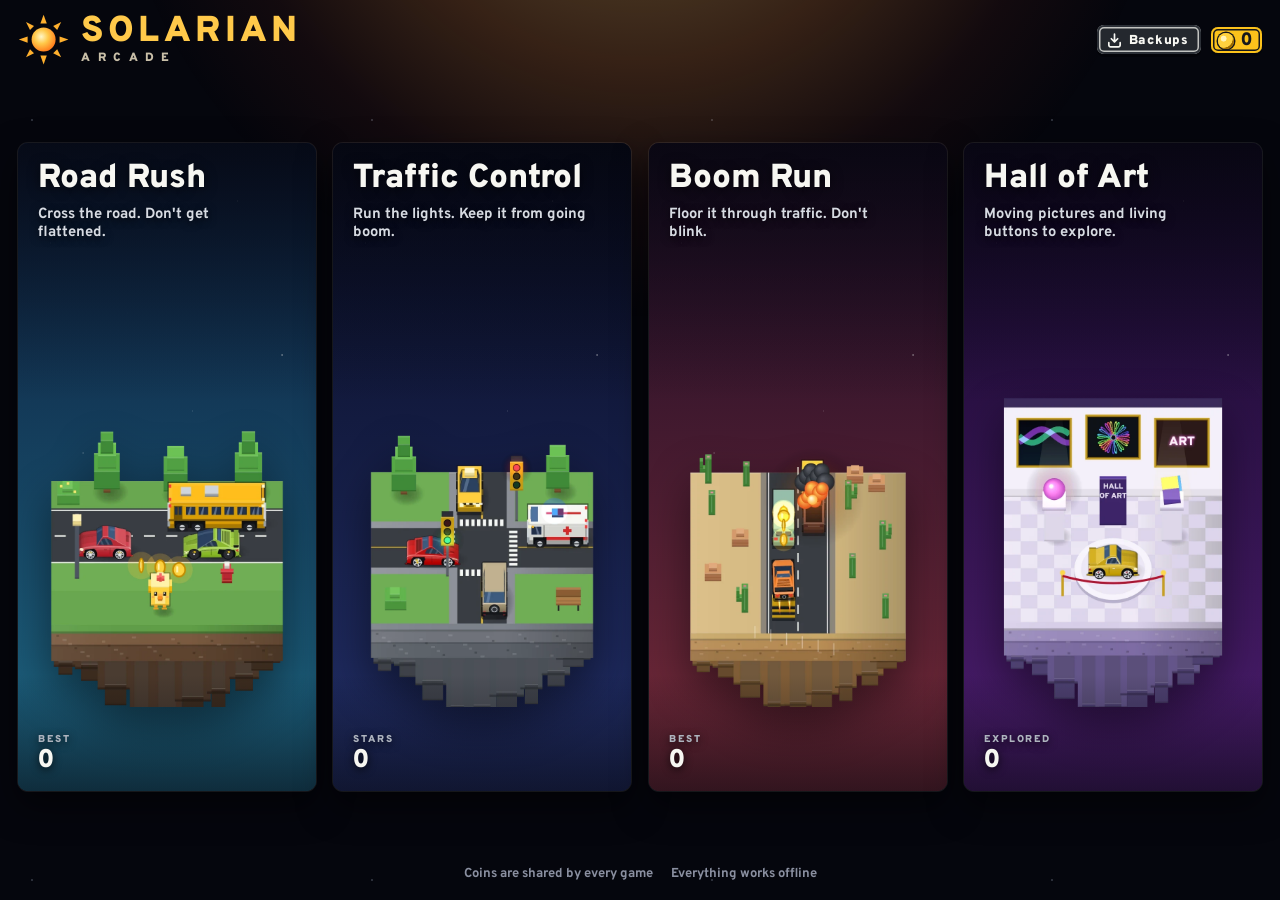
==== commit 4d63b6cf: "Backups for every game's progress, and Traffic Control share codes Backups (a new button on the arca" ====
--- a/index.html
+++ b/index.html
@@ -30,7 +30,13 @@
     </svg>
     <div class="brand-text"><b>SOLARIAN</b><span>ARCADE</span></div>
   </div>
-  <div class="plate coinplate" title="Your coins work in every game"><span class="coin-ico"></span><b id="wallet">0</b></div>
+  <div class="bar-end">
+    <button id="btn-backups" class="bar-btn" type="button" aria-haspopup="dialog" aria-label="Backups">
+      <svg viewBox="0 0 24 24" aria-hidden="true"><path d="M12 3v11m0 0-4.5-4.5M12 14l4.5-4.5M4 15v3.5A2.5 2.5 0 0 0 6.5 21h11a2.5 2.5 0 0 0 2.5-2.5V15"/></svg>
+      <span>Backups</span>
+    </button>
+    <div class="plate coinplate" title="Your coins work in every game"><span class="coin-ico"></span><b id="wallet">0</b></div>
+  </div>
 </header>
 
 <main class="lineup" aria-label="Pick a game">
@@ -78,7 +84,60 @@
 
 <footer class="foot"><span>Coins are shared by every game</span><span>Everything works offline</span></footer>
 
+<!-- Backups: save every game's progress to a file or a code, and bring it back -->
+<div id="backups" class="screen modal hidden" role="dialog" aria-modal="true" aria-labelledby="bk-title">
+  <div class="card bk-card">
+    <div class="card-head"><span id="bk-title">BACKUPS</span><span id="bk-last"></span></div>
+    <div class="card-body">
+      <p class="bk-intro">Your coins, unlocks, trophies and settings for every game live in this browser only. Clearing your browsing data deletes them, and they don't follow you to another browser or computer. A backup brings them back anywhere.</p>
+
+      <section class="bk-sec" aria-labelledby="bk-save-h">
+        <h3 id="bk-save-h">Save a backup</h3>
+        <div class="actions">
+          <button id="bk-download" class="btn-yellow small" type="button">Download backup file</button>
+          <button id="bk-copy" class="btn-plate small" type="button">Copy as a code</button>
+        </div>
+        <textarea id="bk-code-out" class="bk-code hidden" rows="3" readonly aria-label="Your backup code" spellcheck="false"></textarea>
+        <p id="bk-save-msg" class="bk-msg" role="status" aria-live="polite"></p>
+      </section>
+
+      <section class="bk-sec" aria-labelledby="bk-load-h">
+        <h3 id="bk-load-h">Restore a backup</h3>
+        <div class="actions">
+          <button id="bk-open" class="btn-plate small" type="button">Open a backup file</button>
+          <input id="bk-file" class="hidden" type="file" accept=".json,application/json,.txt,text/plain">
+        </div>
+        <label class="bk-or" for="bk-code-in">or paste a backup code</label>
+        <textarea id="bk-code-in" class="bk-code" rows="3" placeholder="SOLARIAN-SAVE-1…" spellcheck="false" autocomplete="off"></textarea>
+        <div class="actions"><button id="bk-check" class="btn-plate small" type="button">Check the code</button></div>
+        <div id="bk-preview" class="bk-preview hidden">
+          <p class="bk-from" id="bk-from"></p>
+          <table class="bk-compare">
+            <thead><tr><th scope="col"></th><th scope="col">Now</th><th scope="col">Backup</th></tr></thead>
+            <tbody id="bk-rows"></tbody>
+          </table>
+          <p class="bk-warn">Restoring replaces the progress in this browser for every game. You can undo it straight after.</p>
+          <div class="actions">
+            <button id="bk-restore" class="btn-red small" type="button">Restore this backup</button>
+            <button id="bk-cancel" class="btn-plate small" type="button">Cancel</button>
+          </div>
+        </div>
+        <p id="bk-load-msg" class="bk-msg" role="status" aria-live="polite"></p>
+      </section>
+
+      <section id="bk-undo-sec" class="bk-sec hidden" aria-labelledby="bk-undo-h">
+        <h3 id="bk-undo-h">Undo</h3>
+        <p id="bk-undo-what" class="bk-note"></p>
+        <div class="actions"><button id="bk-undo" class="btn-plate small" type="button">Undo</button></div>
+      </section>
+    </div>
+    <div class="bk-foot"><button id="bk-done" class="btn-yellow small" type="button">Done</button></div>
+  </div>
+</div>
+
 <script src="shared/wallet.js"></script>
+<script src="shared/saves.js"></script>
 <script src="shared/picker.js"></script>
+<script src="shared/backups.js"></script>
 </body>
 </html>
--- a/shared/picker.css
+++ b/shared/picker.css
@@ -72,6 +72,29 @@
   color: #ffc94a;
 }
 .brand-text span { margin-top: 5px; font-size: 12px; font-weight: 900; letter-spacing: 0.62em; color: #c9bfa8; }
+
+/* the Backups button, next to the coins */
+.bar-end { display: flex; align-items: center; gap: 10px; }
+.bar-btn {
+  display: inline-flex;
+  align-items: center;
+  gap: 6px;
+  padding: 7px 12px 5px 9px;
+  border: 0;
+  border-radius: 7px;
+  background: rgba(43, 47, 54, 0.85);
+  color: var(--sign-white);
+  font-size: 13px;
+  font-weight: 900;
+  letter-spacing: 0.06em;
+  cursor: pointer;
+  box-shadow: inset 0 0 0 2px var(--asphalt-2), inset 0 0 0 3.5px rgba(247, 247, 242, 0.75), 0 3px 0 rgba(0, 0, 0, 0.35);
+  transition: transform 0.1s ease;
+}
+.bar-btn svg { width: 17px; height: 17px; fill: none; stroke: currentColor; stroke-width: 2.4; stroke-linecap: round; stroke-linejoin: round; }
+.bar-btn:hover { transform: translateY(-1px); }
+.bar-btn:active { transform: translateY(2px); }
+@media (max-width: 420px) { .bar-btn span { display: none; } .bar-btn { padding: 7px 8px 6px; } }
 
 /* ---- The lineup --------------------------------------------------------------- */
 .lineup {
@@ -265,3 +288,43 @@
   .panel, .panel-tilt, .panel-island, .panel-sky, .panel-text { transform: none !important; }
   .panel-island img { animation: none !important; }
 }
+
+/* ---- Backups ---------------------------------------------------------------------- */
+.picker .screen { position: fixed; z-index: 20; }
+body.modal-open { overflow: hidden; }
+.bk-card { width: min(560px, 100%); }
+.bk-card .card-head span:last-child { font-size: 11px; letter-spacing: 0.12em; color: #aeb4be; }
+.bk-card .card-body { gap: 18px; }
+.bk-intro { margin: 0; font-size: 15px; font-weight: 600; line-height: 1.45; color: var(--ink-soft); }
+.bk-sec { display: flex; flex-direction: column; gap: 10px; padding-top: 14px; border-top: 2px solid rgba(22, 24, 28, 0.1); }
+.bk-sec h3 { margin: 0; font-size: 13px; font-weight: 900; letter-spacing: 0.14em; text-transform: uppercase; color: var(--ink-soft); }
+.bk-or { font-size: 13px; font-weight: 700; color: var(--ink-soft); }
+.bk-code {
+  width: 100%;
+  min-height: 64px;
+  padding: 9px 10px;
+  border: 0;
+  border-radius: 7px;
+  background: #eef0f3;
+  color: var(--ink);
+  font: 600 12px/1.45 var(--font-mono);
+  word-break: break-all;
+  resize: vertical;
+  box-shadow: inset 0 0 0 1.5px #d4d8df;
+}
+.bk-code:focus { outline: none; box-shadow: inset 0 0 0 2px var(--sign-blue); }
+.bk-msg { margin: 0; min-height: 0; font-size: 14px; font-weight: 700; line-height: 1.4; color: var(--ink-soft); }
+.bk-msg:empty { display: none; }
+.bk-msg.good { color: #1d6b3a; }
+.bk-msg.bad { color: var(--sign-red); }
+.bk-note { margin: 0; font-size: 14px; font-weight: 600; line-height: 1.45; color: var(--ink-soft); }
+.bk-preview { display: flex; flex-direction: column; gap: 10px; padding: 12px 14px 14px; border-radius: 8px; background: #fff7d6; box-shadow: inset 0 0 0 1.5px #e8cf7a; }
+.bk-from { margin: 0; font-size: 15px; font-weight: 900; }
+.bk-compare { width: 100%; border-collapse: collapse; font-size: 14px; }
+.bk-compare th, .bk-compare td { padding: 5px 0 4px; border-bottom: 1.5px dashed #e3cf8f; text-align: right; }
+.bk-compare th[scope='row'], .bk-compare thead th:first-child { text-align: left; font-weight: 700; color: var(--ink-soft); }
+.bk-compare thead th { font-size: 11px; font-weight: 900; letter-spacing: 0.12em; color: var(--ink-soft); }
+.bk-compare td { font-weight: 900; font-variant-numeric: tabular-nums; padding-left: 14px; }
+.bk-compare td.less { color: var(--sign-red); }
+.bk-warn { margin: 0; font-size: 13px; font-weight: 700; line-height: 1.4; color: #7a5200; }
+.bk-foot { padding: 0 18px 18px; }
